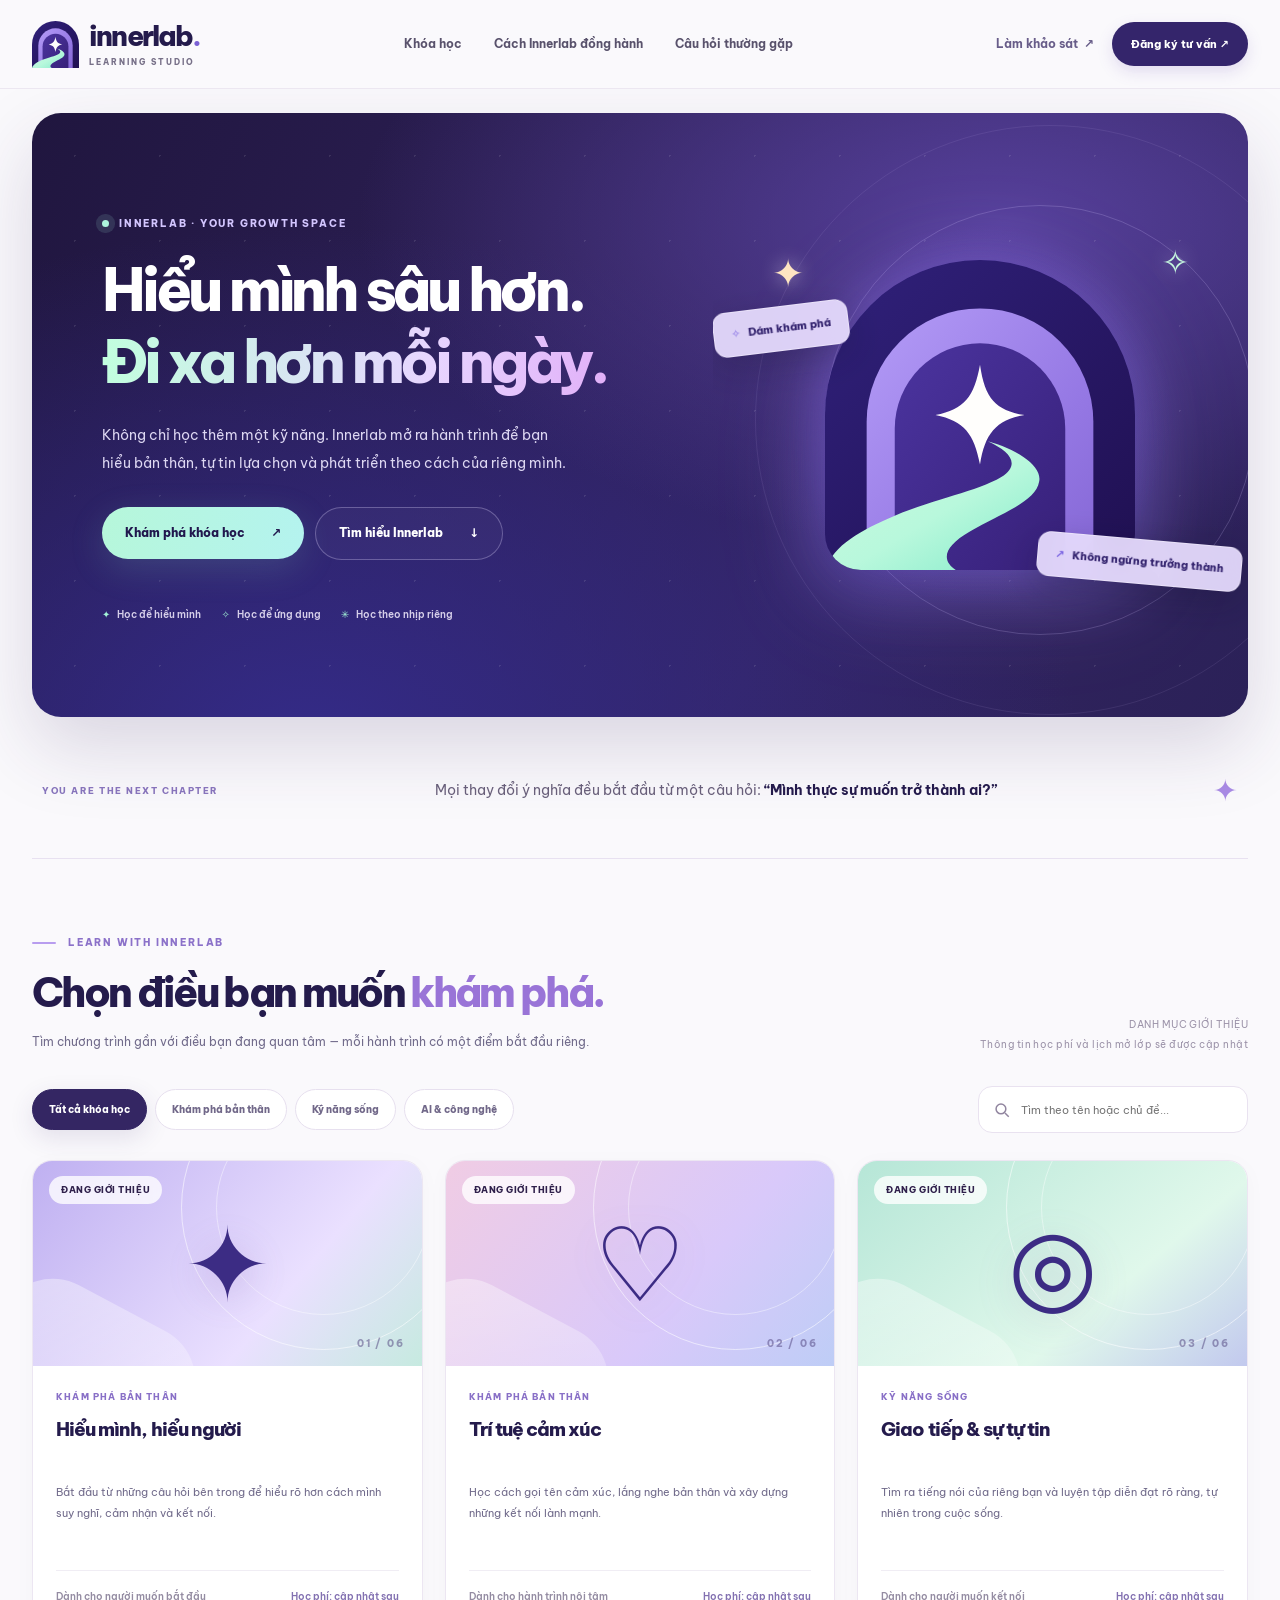
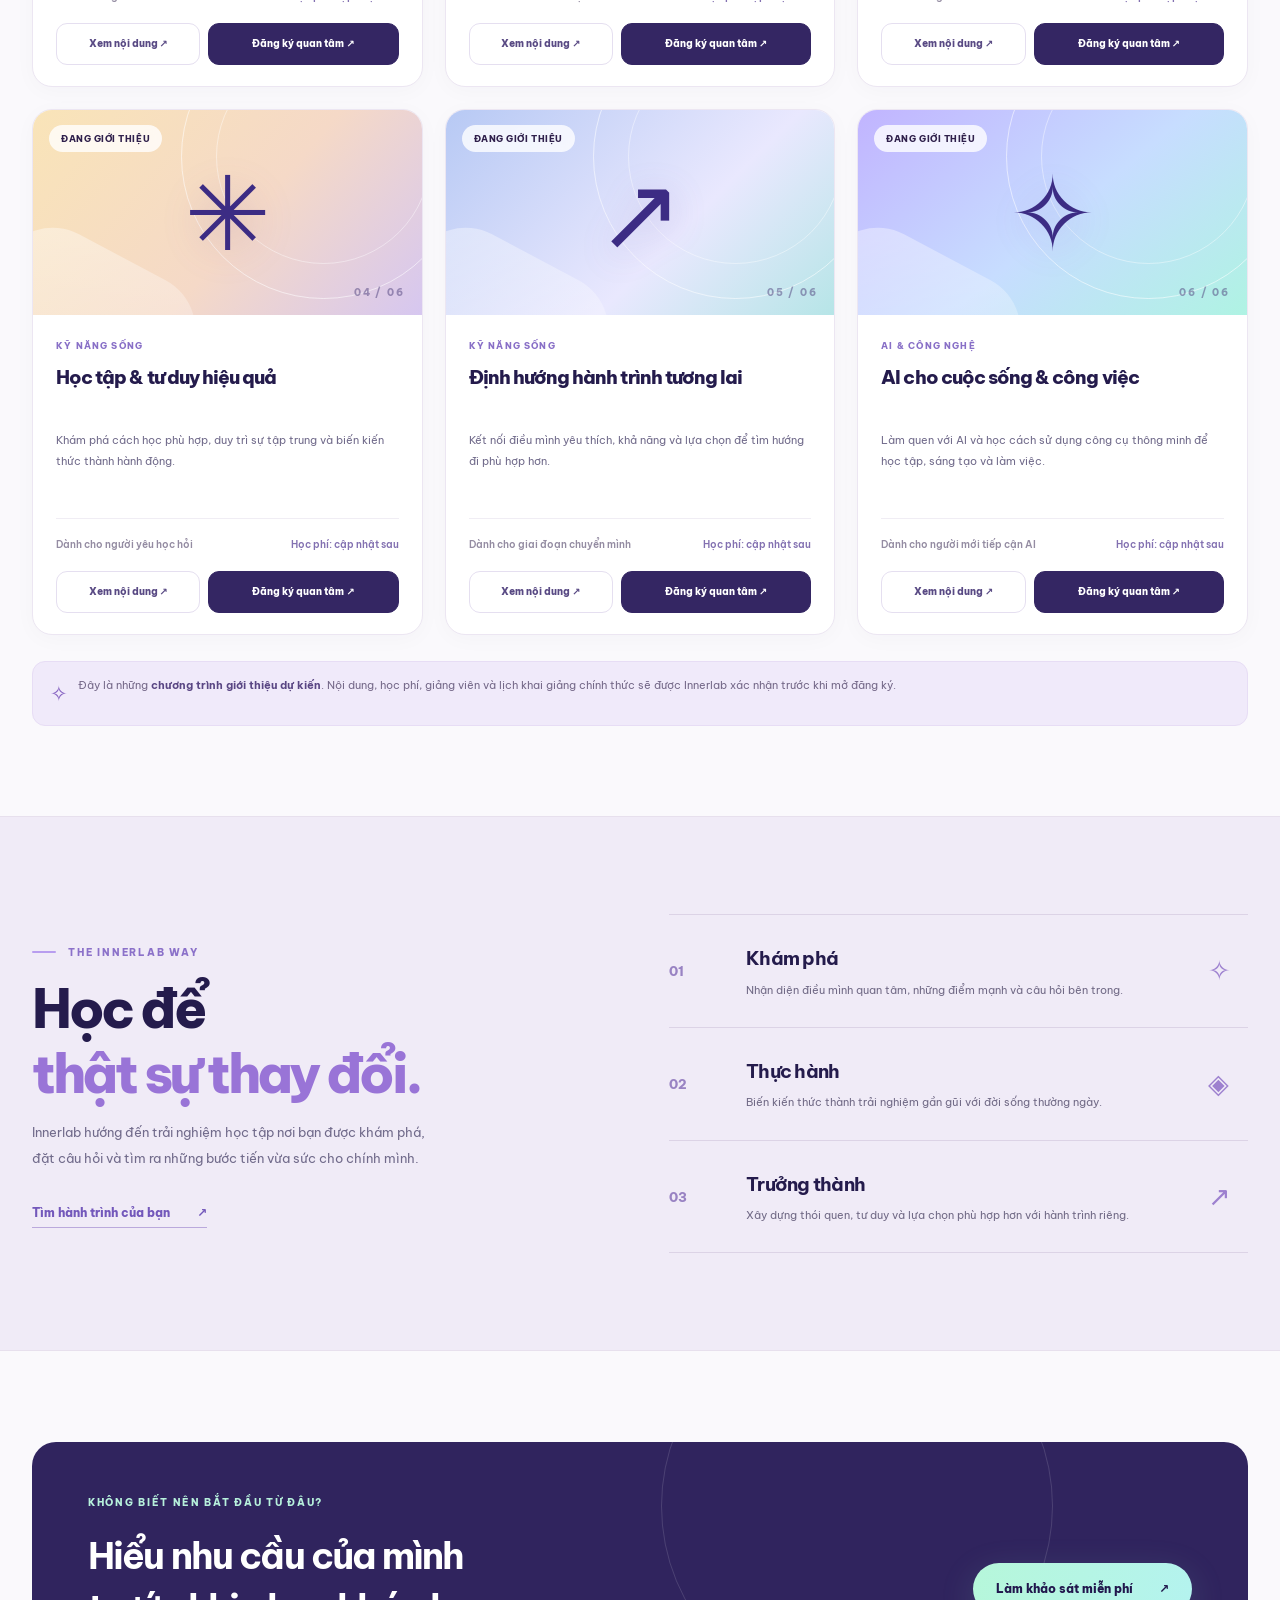
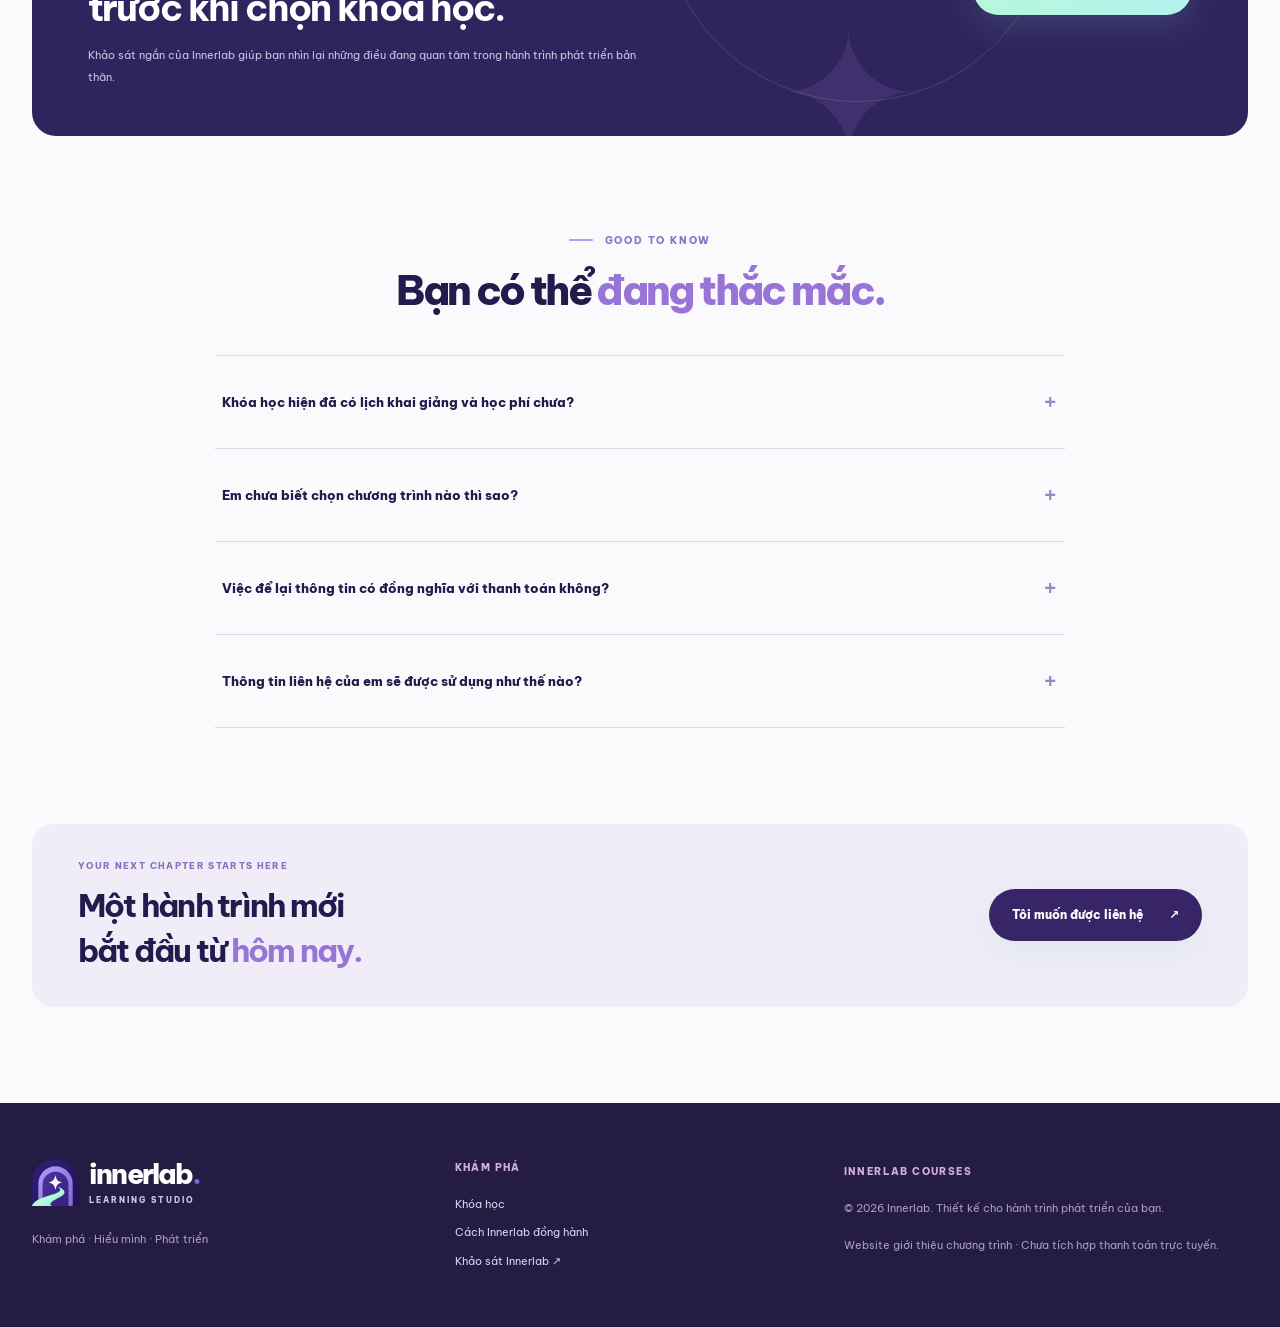
==== index.html @ e042e5eb "Publish Innerlab Courses website and GitHub Pages workflow" ====
<!doctype html>
<html lang="vi">
<head>
<meta charset="utf-8">
<meta name="viewport" content="width=device-width,initial-scale=1">
<meta name="theme-color" content="#f7f4ff">
<meta name="description" content="Innerlab Courses — khám phá các chương trình học về phát triển bản thân, giao tiếp, tư duy và AI.">
<meta property="og:title" content="Innerlab Courses — Học để hiểu mình hơn">
<meta property="og:description" content="Không chỉ học thêm. Hãy khám phá phiên bản mới của chính bạn.">
<title>Innerlab Courses | Học để hiểu mình hơn</title>
<link rel="icon" type="image/svg+xml" href="assets/innerlab-mark.svg">
<link rel="preconnect" href="https://fonts.googleapis.com">
<link rel="preconnect" href="https://fonts.gstatic.com" crossorigin>
<link href="https://fonts.googleapis.com/css2?family=Be+Vietnam+Pro:wght@400;500;600;700;800&display=swap" rel="stylesheet">
<link rel="stylesheet" href="styles.css">
<script src="app.js" defer></script>
</head>
<body>
<a class="skip-link" href="#content">Đến nội dung chính</a>
<header class="topbar" id="top">
 <div class="container nav">
  <a href="#top" class="brand" aria-label="Innerlab Courses, về đầu trang"><img src="assets/innerlab-mark.svg" alt="" width="46" height="46"><span class="brand-words"><strong>innerlab<span class="brand-period">.</span></strong><small>LEARNING STUDIO</small></span></a>
  <nav class="desktop-nav" aria-label="Điều hướng chính">
   <a href="#courses">Khóa học</a><a href="#why">Cách Innerlab đồng hành</a><a href="#faq">Câu hỏi thường gặp</a>
  </nav>
  <div class="nav-actions"><a class="survey-link" href="https://innerlabvn.github.io/you-ai-survey/" target="_blank" rel="noopener noreferrer">Làm khảo sát <span aria-hidden="true">↗</span></a><button class="nav-cta" id="navEnroll" type="button">Đăng ký tư vấn <span aria-hidden="true">↗</span></button></div>
  <button class="menu-toggle" id="menuToggle" type="button" aria-label="Mở menu" aria-expanded="false" aria-controls="mobileMenu"><span></span><span></span><span></span></button>
 </div>
 <nav class="mobile-menu" id="mobileMenu" aria-label="Điều hướng di động" hidden>
  <a href="#courses">Khám phá khóa học</a><a href="#why">Vì sao chọn Innerlab</a><a href="#faq">Câu hỏi thường gặp</a><a href="https://innerlabvn.github.io/you-ai-survey/" target="_blank" rel="noopener noreferrer">Khảo sát bản thân ↗</a>
  <button type="button" id="mobileEnroll">Đăng ký tư vấn ↗</button>
 </nav>
</header>
<main id="content">
 <section class="hero-wrap container" aria-labelledby="heroTitle">
  <div class="hero">
   <div class="hero-copy">
    <p class="eyebrow"><span class="pulse-dot"></span> INNERLAB · YOUR GROWTH SPACE</p>
    <h1 id="heroTitle">Hiểu mình sâu hơn.<br><em>Đi xa hơn mỗi ngày.</em></h1>
    <p class="hero-description">Không chỉ học thêm một kỹ năng. Innerlab mở ra hành trình để bạn hiểu bản thân, tự tin lựa chọn và phát triển theo cách của riêng mình.</p>
    <div class="hero-buttons"><a class="btn btn-mint" href="#courses">Khám phá khóa học <span aria-hidden="true">↗</span></a><a class="btn btn-ghost" href="#why">Tìm hiểu Innerlab <span aria-hidden="true">↓</span></a></div>
    <div class="hero-points"><span><span class="point-spark">✦</span> Học để hiểu mình</span><span><span class="point-spark">✧</span> Học để ứng dụng</span><span><span class="point-spark">✳</span> Học theo nhịp riêng</span></div>
   </div>
   <div class="hero-visual" aria-hidden="true"><div class="halo halo-one"></div><div class="halo halo-two"></div><div class="hero-ring"><div class="portal-shape"><img src="assets/innerlab-mark.svg" alt=""></div></div><span class="float-star star-one">✦</span><span class="float-star star-two">✧</span><span class="float-star star-three">✦</span><div class="hero-floating floating-top"><span>✧</span> Dám khám phá</div><div class="hero-floating floating-bottom"><span>↗</span> Không ngừng trưởng thành</div></div>
  </div>
 </section>
 <section class="intro-band container" aria-label="Giá trị Innerlab"><div class="intro-band-inner"><span>YOU ARE THE NEXT CHAPTER</span><p>Mọi thay đổi ý nghĩa đều bắt đầu từ một câu hỏi: <strong>“Mình thực sự muốn trở thành ai?”</strong></p><span class="intro-mark">✦</span></div></section>
 <section class="catalog-section container" id="courses" aria-labelledby="coursesTitle">
  <div class="section-heading"><div><p class="section-kicker"><span class="mini-line"></span> LEARN WITH INNERLAB</p><h2 id="coursesTitle">Chọn điều bạn muốn <em>khám phá.</em></h2><p>Tìm chương trình gần với điều bạn đang quan tâm — mỗi hành trình có một điểm bắt đầu riêng.</p></div><p class="section-side-note">DANH MỤC GIỚI THIỆU<br>Thông tin học phí và lịch mở lớp sẽ được cập nhật</p></div>
  <div class="catalog-controls"><div class="filter-row" role="group" aria-label="Lọc theo lĩnh vực"><button class="filter active" data-filter="all" type="button" aria-pressed="true">Tất cả khóa học</button><button class="filter" data-filter="self" type="button" aria-pressed="false">Khám phá bản thân</button><button class="filter" data-filter="skill" type="button" aria-pressed="false">Kỹ năng sống</button><button class="filter" data-filter="ai" type="button" aria-pressed="false">AI & công nghệ</button></div><label class="search-box"><svg viewBox="0 0 24 24" width="18" height="18" aria-hidden="true"><circle cx="10.6" cy="10.6" r="6.5"/><path d="m16 16 5 5"/></svg><span class="sr-only">Tìm khóa học</span><input id="courseSearch" type="search" autocomplete="off" placeholder="Tìm theo tên hoặc chủ đề..."></label></div>
  <div class="course-grid" id="courseGrid" aria-live="polite"></div>
  <div class="empty-state" id="emptyState" hidden><div>✧</div><h3>Chưa tìm thấy khóa học phù hợp</h3><p>Thử từ khóa hoặc nhóm chủ đề khác nhé.</p><button type="button" class="btn btn-ink" id="resetFilters">Xem tất cả khóa học</button></div>
  <div class="catalog-disclaimer"><span>✧</span><p>Đây là những <strong>chương trình giới thiệu dự kiến</strong>. Nội dung, học phí, giảng viên và lịch khai giảng chính thức sẽ được Innerlab xác nhận trước khi mở đăng ký.</p></div>
 </section>
 <section class="method-section" id="why" aria-labelledby="whyTitle">
  <div class="container method-layout"><div class="method-copy"><p class="section-kicker"><span class="mini-line"></span> THE INNERLAB WAY</p><h2 id="whyTitle">Học để<br><em>thật sự thay đổi.</em></h2><p>Innerlab hướng đến trải nghiệm học tập nơi bạn được khám phá, đặt câu hỏi và tìm ra những bước tiến vừa sức cho chính mình.</p><a href="#courses" class="text-link">Tìm hành trình của bạn <span>↗</span></a></div><div class="method-steps">
   <div class="method-step"><span class="method-number">01</span><div><h3>Khám phá</h3><p>Nhận diện điều mình quan tâm, những điểm mạnh và câu hỏi bên trong.</p></div><span class="method-icon">✧</span></div>
   <div class="method-step"><span class="method-number">02</span><div><h3>Thực hành</h3><p>Biến kiến thức thành trải nghiệm gần gũi với đời sống thường ngày.</p></div><span class="method-icon">◈</span></div>
   <div class="method-step"><span class="method-number">03</span><div><h3>Trưởng thành</h3><p>Xây dựng thói quen, tư duy và lựa chọn phù hợp hơn với hành trình riêng.</p></div><span class="method-icon">↗</span></div>
  </div></div>
 </section>
 <section class="discover-section container" aria-labelledby="discoverTitle"><div class="discover-card"><div class="discover-decoration" aria-hidden="true">✦</div><div><span class="discover-label">KHÔNG BIẾT NÊN BẮT ĐẦU TỪ ĐÂU?</span><h2 id="discoverTitle">Hiểu nhu cầu của mình<br>trước khi chọn khóa học.</h2><p>Khảo sát ngắn của Innerlab giúp bạn nhìn lại những điều đang quan tâm trong hành trình phát triển bản thân.</p></div><a class="btn btn-mint" href="https://innerlabvn.github.io/you-ai-survey/" target="_blank" rel="noopener noreferrer">Làm khảo sát miễn phí <span aria-hidden="true">↗</span></a></div></section>
 <section class="faq-section container" id="faq" aria-labelledby="faqTitle"><div class="faq-title"><p class="section-kicker"><span class="mini-line"></span> GOOD TO KNOW</p><h2 id="faqTitle">Bạn có thể <em>đang thắc mắc.</em></h2></div><div class="faq-list">
  <details><summary>Khóa học hiện đã có lịch khai giảng và học phí chưa?<span>+</span></summary><p>Danh mục trên đang trong giai đoạn giới thiệu. Khi lịch học, học phí và hình thức triển khai được chốt, Innerlab sẽ cung cấp thông tin cụ thể trước khi bạn quyết định tham gia.</p></details>
  <details><summary>Em chưa biết chọn chương trình nào thì sao?<span>+</span></summary><p>Bạn có thể làm khảo sát khám phá nhu cầu hoặc để lại thông tin ở phần đăng ký quan tâm. Innerlab sẽ trao đổi để hiểu điều bạn đang tìm kiếm.</p></details>
  <details><summary>Việc để lại thông tin có đồng nghĩa với thanh toán không?<span>+</span></summary><p>Không. Đây là đăng ký quan tâm, chưa phải giao dịch thanh toán hoặc xác nhận giữ chỗ. Innerlab sẽ thông báo rõ nội dung và học phí chính thức trước khi mở bán.</p></details>
  <details><summary>Thông tin liên hệ của em sẽ được sử dụng như thế nào?<span>+</span></summary><p>Thông tin bạn cung cấp chỉ được sử dụng cho mục đích liên hệ về chương trình bạn quan tâm theo lựa chọn đồng ý trong biểu mẫu. Không đăng tải số điện thoại của người đăng ký công khai.</p></details>
 </div></section>
 <section class="final-banner container"><div><p>YOUR NEXT CHAPTER STARTS HERE</p><h2>Một hành trình mới<br>bắt đầu từ <em>hôm nay.</em></h2></div><button type="button" id="footerEnroll" class="btn btn-mint">Tôi muốn được liên hệ <span>↗</span></button></section>
</main>
<footer class="footer"><div class="container footer-grid"><div><a class="brand footer-logo" href="#top"><img src="assets/innerlab-mark.svg" width="40" height="40" alt=""><span class="brand-words"><strong>innerlab<span class="brand-period">.</span></strong><small>LEARNING STUDIO</small></span></a><p>Khám phá · Hiểu mình · Phát triển</p></div><div class="footer-links"><span>KHÁM PHÁ</span><a href="#courses">Khóa học</a><a href="#why">Cách Innerlab đồng hành</a><a href="https://innerlabvn.github.io/you-ai-survey/" target="_blank" rel="noopener noreferrer">Khảo sát Innerlab ↗</a></div><div class="footer-legal"><span>INNERLAB COURSES</span><p>© <span id="year">2026</span> Innerlab. Thiết kế cho hành trình phát triển của bạn.</p><p>Website giới thiệu chương trình · Chưa tích hợp thanh toán trực tuyến.</p></div></div></footer>
<div class="modal-backdrop" id="detailModal" hidden><div class="modal-window detail-window" role="dialog" aria-modal="true" aria-labelledby="detailTitle"><button class="modal-close" type="button" data-close="detail" aria-label="Đóng">✕</button><div id="detailBody"></div></div></div>
<div class="modal-backdrop" id="enrollModal" hidden><div class="modal-window enroll-window" role="dialog" aria-modal="true" aria-labelledby="enrollTitle"><button class="modal-close" type="button" data-close="enroll" aria-label="Đóng">✕</button><div class="enroll-heading"><span class="modal-eyebrow">INNERLAB · LET'S CONNECT</span><h2 id="enrollTitle">Cùng bắt đầu<br><em>hành trình của bạn.</em></h2><p>Để lại thông tin về chương trình bạn quan tâm. Đây chưa phải đăng ký thanh toán.</p></div><form id="enrollForm" novalidate>
 <div class="form-row"><label>Họ và tên <span>*</span><input type="text" name="full_name" id="enrollName" autocomplete="name" maxlength="100" required placeholder="Tên của bạn"></label><label>Số điện thoại / Zalo <span>*</span><input type="tel" name="contact" id="enrollPhone" autocomplete="tel" inputmode="tel" maxlength="18" required placeholder="09xx xxx xxx"></label></div>
 <label>Chương trình bạn quan tâm <span>*</span><select name="course_id" id="enrollCourse" required><option value="">Chọn khóa học</option></select></label>
 <label>Điều bạn mong đợi ở khóa học <textarea name="note" id="enrollNote" rows="3" maxlength="750" placeholder="Bạn muốn phát triển điều gì? (không bắt buộc)"></textarea></label>
 <label class="form-consent"><input type="checkbox" id="enrollConsent" required><span>Tôi đồng ý để Innerlab sử dụng thông tin trên nhằm liên hệ về khóa học tôi quan tâm. Tôi hiểu đây chưa phải giao dịch thanh toán.</span></label>
 <div class="form-message" id="enrollMessage" role="status" aria-live="polite"></div>
 <button class="btn btn-ink form-submit" id="enrollSubmit" type="submit">Gửi đăng ký quan tâm <span>↗</span></button>
 <p class="form-footnote">Khi chưa kết nối Google Sheets, bạn có thể sao chép mẫu đăng ký. Website không tự lưu thông tin cá nhân khi chưa được cấu hình.</p>
 </form>
 <div class="enroll-receipt" id="enrollReceipt" hidden></div></div></div>
<div class="toast" id="toast" role="status" aria-live="polite"></div>
</body>
</html>
---- styles.css ----
:root{--ink:#241b4c;--muted:#716b8b;--purple:#6f54ca;--purple-dark:#34216c;--lav:#ede5ff;--mint:#b8f5df;--line:#e9e4f0;--bg:#faf9fc;--white:#fff;--shadow:0 16px 58px rgba(64,45,119,.09);font-synthesis:none}
*{box-sizing:border-box}html{scroll-behavior:smooth;scroll-padding-top:105px}body{margin:0;color:var(--ink);font:14px/1.7 "Be Vietnam Pro",system-ui,sans-serif;background:var(--bg);-webkit-font-smoothing:antialiased}button,input,textarea,select{font:inherit}button{cursor:pointer}a{color:inherit}img{max-width:100%}h1,h2,h3,h4,p{margin-top:0}.container{width:min(1250px,calc(100% - 64px));margin-inline:auto}.sr-only{position:absolute;width:1px;height:1px;overflow:hidden;clip:rect(0,0,0,0);white-space:nowrap}.skip-link{position:absolute;z-index:500;background:#fff;color:#222;padding:13px;transform:translateY(-150%)}.skip-link:focus{transform:translateY(0)}
:focus-visible{outline:3px solid #66bbab;outline-offset:4px}
.topbar{position:sticky;top:0;z-index:120;background:#faf9fcf2;border-bottom:1px solid #ece7f1;backdrop-filter:blur(20px);-webkit-backdrop-filter:blur(20px)}.nav{display:flex;align-items:center;justify-content:space-between;min-height:88px;gap:24px}.brand{display:inline-flex;align-items:center;gap:10px;text-decoration:none;flex-shrink:0}.brand img{width:47px;height:47px;object-fit:contain}.brand-words{display:flex;flex-direction:column;line-height:1}.brand-words strong{font-size:28px;letter-spacing:-.065em;color:var(--ink);font-weight:800}.brand-period{color:#7b61d4}.brand-words small{font-size:8px;letter-spacing:.25em;font-weight:800;color:#777088;margin-top:8px}.desktop-nav{display:flex;gap:32px;align-items:center}.desktop-nav a{text-decoration:none;color:#59526c;font-weight:700;font-size:12px;white-space:nowrap;transition:color .2s}.desktop-nav a:hover,.footer-links a:hover{color:#8063d7}.nav-actions{display:flex;align-items:center;gap:18px}.survey-link{font-size:12px;font-weight:700;text-decoration:none;color:#685d89;white-space:nowrap}.survey-link span{margin-left:3px}.nav-cta{border:0;background:#34256b;color:#fff;padding:13px 19px;border-radius:999px;font-weight:800;font-size:11px;white-space:nowrap;box-shadow:0 6px 15px #6f55b52d}.nav-cta:hover,.btn-ink:hover{background:#544095}.menu-toggle{display:none;border:0;background:transparent;width:40px;height:40px;align-items:center;justify-content:center;flex-direction:column;gap:5px;padding:0}.menu-toggle span{display:block;width:20px;height:2px;background:#2b2056}.mobile-menu{padding:18px 24px 24px;background:#fff;border-top:1px solid #eee}.mobile-menu[hidden]{display:none}.mobile-menu a,.mobile-menu button{display:block;width:100%;text-align:left;background:transparent;border:0;text-decoration:none;padding:12px 0;font-size:14px;font-weight:700}
.hero-wrap{padding-top:24px}.hero{min-height:604px;border-radius:29px;overflow:hidden;display:grid;grid-template-columns:56% 44%;position:relative;isolation:isolate;background:radial-gradient(ellipse at 80% 18%,#56409b 0,transparent 47%),radial-gradient(ellipse at 23% 105%,#342b88 0,transparent 58%),linear-gradient(115deg,#20163f,#332460 65%,#2b2158);box-shadow:0 30px 75px #39275c2b}.hero:after{content:"";position:absolute;inset:0;pointer-events:none;z-index:-1;background-image:radial-gradient(#ffffff80 1px,transparent 1px);background-size:85px 85px;opacity:.2}.hero-copy{padding:82px 20px 78px 70px;align-self:center;z-index:2;color:#fff}.eyebrow{display:inline-flex;align-items:center;gap:10px;letter-spacing:.18em;font-size:10px;font-weight:800;color:#d3c6ff;margin-bottom:22px}.pulse-dot{width:7px;height:7px;border-radius:50%;background:#adf6dd;box-shadow:0 0 0 6px #adf6dd21;animation:pulse 2s infinite}@keyframes pulse{50%{box-shadow:0 0 0 10px #adf6dd08}}.hero h1{font-weight:800;letter-spacing:-.072em;font-size:clamp(37px,4.6vw,67px);line-height:1.22;margin-bottom:23px;max-width:680px}.hero h1 em{font-style:normal;background:linear-gradient(95deg,#c1ffde,#e7d5ff 65%,#e1b0f8);-webkit-background-clip:text;background-clip:text;color:transparent}.hero-description{font-size:14px;line-height:2;max-width:475px;color:#ddd7f2;margin-bottom:30px}.hero-buttons{display:flex;gap:11px;align-items:center;flex-wrap:wrap}.btn{display:inline-flex;align-items:center;justify-content:center;gap:26px;border:0;text-decoration:none;font-weight:800;font-size:12px;border-radius:999px;padding:15px 23px;min-height:52px;transition:transform .22s,box-shadow .22s,background .2s}.btn:hover{transform:translateY(-2px)}.btn-mint{color:#21174d;background:linear-gradient(105deg,#b6f7da,#b4f3ef);box-shadow:0 10px 35px #88d8c22b}.btn-mint:hover{box-shadow:0 13px 38px #a3f9d850}.btn-ghost{color:#fff;border:1px solid #a298ca7d;background:#ffffff08}.btn-ghost:hover{background:#ffffff19}.btn-ink{background:var(--ink);color:#fff}.hero-points{margin-top:46px;display:flex;gap:20px;flex-wrap:wrap;color:#d5cee9;font-size:10px;font-weight:600}.point-spark{color:#a4f5d8;margin-right:5px}.hero-visual{position:relative;align-self:stretch;display:flex;align-items:center;justify-content:center;min-height:550px;overflow:hidden}.halo{position:absolute;border:1px solid #d9caff18;border-radius:50%;width:590px;height:590px}.halo-one{transform:translate(70px,5px)}.halo-two{width:430px;height:430px;border-color:#d9caff35;transform:translate(60px,5px)}.hero-ring{width:min(79%,378px);aspect-ratio:1;position:relative;display:grid;place-items:center;background:radial-gradient(circle,#8c69e84a 8%,transparent 73%);filter:drop-shadow(0 13px 43px #d2afff55);animation:float 6s ease-in-out infinite}.portal-shape{width:82%;height:82%;display:grid;place-items:center;filter:drop-shadow(0 12px 34px #5a4bfe42)}.portal-shape img{width:100%;height:100%;object-fit:contain;border-radius:36px}.float-star{position:absolute;color:#ffe5c2;filter:drop-shadow(0 0 10px #ffffff90)}.star-one{font-size:39px;top:21%;left:11%}.star-two{font-size:33px;right:11%;top:20%;color:#c7f9df}.star-three{font-size:22px;bottom:21%;right:15%}.hero-floating{position:absolute;padding:12px 17px;border:1px solid #ffffff5c;background:#e9deffec;color:#33236e;box-shadow:0 12px 35px #10102a38;backdrop-filter:blur(16px);border-radius:13px;font-weight:800;font-size:11px;white-space:nowrap}.hero-floating span{color:#7861e1;margin-right:5px}.floating-top{left:0;top:32%;transform:rotate(-7deg)}.floating-bottom{right:1%;bottom:22%;transform:rotate(5deg)}@keyframes float{50%{transform:translateY(-16px)}}
.intro-band{padding-top:36px;padding-bottom:75px}.intro-band-inner{border-bottom:1px solid #e8e1f1;display:flex;gap:28px;align-items:center;padding:12px 10px 42px}.intro-band-inner>span:first-child{font-weight:800;letter-spacing:.17em;white-space:nowrap;font-size:9px;color:#8976bd}.intro-band-inner p{color:#6a617b;font-size:14px;line-height:1.9;margin:0;flex:1;text-align:center}.intro-band-inner p strong{color:var(--ink)}.intro-mark{font-size:30px;color:#aa8be5}
.catalog-section{padding-bottom:90px}.section-heading{display:flex;align-items:end;justify-content:space-between;gap:28px;margin-bottom:32px}.section-kicker{font-size:10px;letter-spacing:.18em;font-weight:800;color:#8b71c9;margin-bottom:15px;display:flex;gap:12px;align-items:center}.mini-line{display:inline-block;width:24px;height:2px;background:#b89def;border-radius:2px}.section-heading h2,.method-copy h2,.faq-title h2{font-size:clamp(30px,3.2vw,47px);line-height:1.28;letter-spacing:-.065em;font-weight:800;margin-bottom:13px}.section-heading h2 em,.method-copy h2 em,.faq-title h2 em,.final-banner h2 em,.enroll-heading h2 em{font-style:normal;color:#9974d7}.section-heading p:not(.section-kicker){color:var(--muted);font-size:12px;line-height:1.9;max-width:610px;margin:0}.section-side-note{color:#9c93a9!important;text-align:right;letter-spacing:.045em;line-height:1.95!important;font-size:10px!important;flex-shrink:0}
.catalog-controls{display:flex;justify-content:space-between;align-items:center;gap:16px;margin-bottom:27px}.filter-row{display:flex;flex-wrap:wrap;gap:8px}.filter{border:1px solid #e7e0ef;background:#fff;color:#716889;border-radius:999px;padding:11px 16px;font-size:10px;font-weight:800;white-space:nowrap}.filter:hover{border-color:#bbabe4}.filter.active{background:#342663;border-color:#342663;color:white;box-shadow:0 8px 25px #3e2c6d20}.search-box{min-width:270px;max-width:300px;display:flex;align-items:center;background:#fff;border:1px solid #e9e2f0;border-radius:14px;padding:0 14px;gap:8px}.search-box svg{fill:none;stroke:#91859f;stroke-width:2;flex:none}.search-box input{background:none;border:0;outline:none;min-width:0;width:100%;height:45px;font-size:11px;color:var(--ink)}.search-box:focus-within{border-color:#977fd7;box-shadow:0 0 0 3px #977fd71c}
.course-grid{display:grid;grid-template-columns:repeat(3,minmax(0,1fr));gap:22px}.course-card{min-width:0;background:#fff;border:1px solid #ece6f2;border-radius:20px;overflow:hidden;box-shadow:0 4px 22px #29204a07;transition:transform .24s,box-shadow .24s,border-color .24s;display:flex;flex-direction:column}.course-card:hover{transform:translateY(-6px);box-shadow:0 20px 44px #46377518;border-color:#dfd1f6}.course-art{height:205px;position:relative;overflow:hidden;display:grid;place-items:center;isolation:isolate}.art-self{background:linear-gradient(130deg,#bfb0f1,#eae0ff 65%,#c6eae0)}.art-soul{background:linear-gradient(130deg,#f0cce4,#d9c9fa 62%,#becdf6)}.art-talk{background:linear-gradient(140deg,#b6e6d7,#e0f8eb 65%,#c2c9ee)}.art-learn{background:linear-gradient(130deg,#f9e4b8,#f5d9c7 55%,#d6c7f0)}.art-career{background:linear-gradient(135deg,#b7c9f4,#e9e8fe 60%,#b6e5e7)}.art-ai{background:linear-gradient(140deg,#c1b4ff,#c7ddff 53%,#aff3e3)}.art-orbit{position:absolute;border-radius:50%;border:1px solid #ffffff8d;width:285px;height:285px;right:-44px;top:-96px}.art-orbit:after{content:"";position:absolute;inset:34px;border:1px solid #ffffff69;border-radius:50%}.art-bubble{position:absolute;width:210px;height:210px;border-radius:56px;transform:rotate(28deg);background:linear-gradient(145deg,#ffffff69,#ffffff10);left:-65px;bottom:-140px}.art-symbol{font-size:103px;color:#3c2c84;filter:drop-shadow(0 8px 18px #7354a337);line-height:1}.art-serial{position:absolute;bottom:14px;right:17px;color:#4e407b80;font-weight:800;letter-spacing:.18em;font-size:10px}.card-badge{position:absolute;left:16px;top:15px;color:#30214c;background:#ffffffc9;padding:6px 12px;font-size:9px;letter-spacing:.06em;font-weight:800;border-radius:999px;backdrop-filter:blur(5px)}.course-content{padding:23px 23px 21px;display:flex;flex-direction:column;flex:1}.course-category{color:#8970c7;font-size:9px;letter-spacing:.13em;font-weight:800;margin-bottom:10px}.course-content h3{font-size:19px;line-height:1.5;letter-spacing:-.05em;font-weight:800;margin-bottom:11px;min-height:56px}.course-content>p{color:var(--muted);font-size:11px;line-height:1.95;min-height:68px;margin:0 0 20px}.course-meta{display:flex;justify-content:space-between;gap:10px;align-items:center;color:#948ca2;font-size:10px;font-weight:600;border-top:1px solid #f0edf4;padding-top:17px;margin-top:auto}.course-meta span:last-child{color:#8371b1}.course-actions{display:flex;gap:8px;margin-top:18px}.course-actions button{border-radius:11px;min-height:42px;font-weight:800;font-size:10px;border:1px solid #e5dff0;transition:background .2s,transform .2s}.course-actions button:hover{transform:translateY(-2px)}.course-details{flex:1;background:#fff;color:#594a84}.course-details:hover{background:#f8f5ff}.course-register{flex:1.35;background:#342663;color:#fff;border-color:#342663!important}.course-register:hover{background:#6247a5}.empty-state{text-align:center;padding:70px 15px;border:1px dashed #d5c5ed;border-radius:18px}.empty-state[hidden]{display:none}.empty-state>div{font-size:40px;color:#8b75c4}.empty-state h3{font-size:20px}.empty-state p{font-size:12px;color:var(--muted)}.catalog-disclaimer{display:flex;gap:10px;align-items:flex-start;background:#f0eafa;border:1px solid #e7ddf5;padding:14px 17px;border-radius:13px;margin-top:26px}.catalog-disclaimer>span{color:#8764c2;font-size:21px}.catalog-disclaimer p{font-size:11px;color:#756989;margin:0}.catalog-disclaimer strong{color:#5a4784}
.method-section{padding:97px 0;background:#f0ebf7;border-top:1px solid #e7e0ed;border-bottom:1px solid #e7e0ed}.method-layout{display:grid;grid-template-columns:45% 1fr;gap:90px;align-items:center}.method-copy h2{font-size:clamp(36px,4.2vw,60px);line-height:1.21}.method-copy>p:not(.section-kicker){color:var(--muted);font-size:13px;line-height:2;max-width:400px;margin-bottom:30px}.text-link{text-decoration:none;font-weight:800;color:#7358bb;border-bottom:1px solid #baa9dc;padding-bottom:7px;font-size:12px}.text-link span{margin-left:24px}.method-steps{border-top:1px solid #dcd3e6}.method-step{display:grid;grid-template-columns:65px 1fr 40px;gap:12px;align-items:center;border-bottom:1px solid #dcd3e6;padding:27px 0}.method-number{color:#9983c3;font-size:13px;font-weight:800}.method-step h3{font-size:19px;letter-spacing:-.04em;margin:0 0 5px}.method-step p{font-size:11px;line-height:1.85;color:#716a86;margin:0;max-width:390px}.method-icon{font-size:27px;color:#9d80cf}
.discover-section{padding-top:91px;padding-bottom:96px}.discover-card{position:relative;overflow:hidden;display:flex;align-items:center;justify-content:space-between;gap:35px;border-radius:24px;padding:48px 56px;background:#30245e;color:white}.discover-card:after{content:"";position:absolute;right:16%;top:-45%;width:390px;height:390px;border-radius:50%;border:1px solid #ffffff22;pointer-events:none}.discover-decoration{position:absolute;right:27%;bottom:-41px;font-size:170px;color:#c3a8ff1a;line-height:1}.discover-card>div:not(.discover-decoration){position:relative;z-index:1}.discover-label{font-size:10px;letter-spacing:.17em;color:#b7f1dc;font-weight:800}.discover-card h2{font-size:clamp(24px,3vw,37px);line-height:1.4;letter-spacing:-.05em;margin:16px 0 10px}.discover-card p{margin:0;color:#cbc4e4;font-size:11px;max-width:570px;line-height:2}.discover-card .btn{white-space:nowrap;flex-shrink:0;position:relative;z-index:1}
.faq-section{padding-bottom:96px}.faq-title{text-align:center;margin-bottom:39px}.faq-title .section-kicker{justify-content:center}.faq-list{max-width:850px;margin:0 auto;border-top:1px solid #dfd7e8}.faq-list details{border-bottom:1px solid #dfd7e8;padding:23px 7px}.faq-list summary{display:flex;align-items:center;justify-content:space-between;gap:25px;cursor:pointer;list-style:none;font-weight:800;font-size:13px}.faq-list summary::-webkit-details-marker{display:none}.faq-list summary span{font-size:27px;font-weight:400;color:#9a86c8;transition:transform .2s}.faq-list details[open] summary span{transform:rotate(45deg)}.faq-list details p{margin:15px 45px 0 0;color:var(--muted);font-size:12px;line-height:2}
.final-banner{background:#f0ecf8;border-radius:22px;padding:34px 46px;margin-bottom:96px;display:flex;align-items:center;justify-content:space-between;gap:30px}.final-banner>div p{font-size:9px;letter-spacing:.15em;font-weight:800;color:#8873bc;margin-bottom:10px}.final-banner h2{font-size:clamp(22px,2.5vw,32px);line-height:1.4;letter-spacing:-.055em;margin:0}.final-banner .btn-mint{background:#382568;color:#fff}
.footer{background:#241c42;color:#fff;padding:56px 0}.footer-grid{display:grid;grid-template-columns:1.1fr 1fr 1.2fr;gap:52px}.footer-logo .brand-words strong{color:#fff}.footer-logo .brand-words small{color:#d0c8e6}.footer-grid>div>p{font-size:11px;color:#ac9dc5;margin-top:17px}.footer-links{display:flex;flex-direction:column;gap:10px}.footer-links span,.footer-legal>span{font-size:10px;font-weight:800;letter-spacing:.14em;color:#d0aee5;margin-bottom:9px}.footer-links a{font-size:11px;color:#ddd5ef;text-decoration:none}.footer-legal p{font-size:10px;line-height:1.8;color:#aa9fc3}
.modal-backdrop{position:fixed;inset:0;z-index:200;background:rgba(23,16,46,.7);backdrop-filter:blur(7px);display:grid;place-items:center;padding:22px;overflow:auto}.modal-backdrop[hidden]{display:none}.modal-window{background:#fff;position:relative;max-height:min(90vh,940px);overflow:auto;width:min(100%,720px);border-radius:24px;box-shadow:0 36px 110px #0c04265c}.modal-close{position:sticky;top:12px;margin:12px 12px -50px auto;z-index:3;width:39px;height:39px;display:grid;place-items:center;border-radius:50%;border:1px solid #ece4f2;background:#fff;color:#5a4983;box-shadow:0 4px 16px #261d5417}.modal-close:hover{background:#f5efff}.detail-banner{min-height:218px;display:flex;align-items:center;justify-content:center;position:relative;overflow:hidden}.detail-banner .detail-icon{font-size:100px;color:#4c3084}.detail-body-copy{padding:33px 39px 40px}.modal-eyebrow{font-size:10px;letter-spacing:.13em;color:#9476d2;font-weight:800}.detail-body-copy h2,.enroll-heading h2{font-size:clamp(25px,3.5vw,35px);letter-spacing:-.06em;line-height:1.35;margin:9px 0}.detail-body-copy>p,.enroll-heading>p{font-size:12px;line-height:1.95;color:#706987}.detail-section-label{font-size:12px;font-weight:800;margin:24px 0 12px}.detail-list{display:grid;gap:10px;padding:0;list-style:none;margin-bottom:30px}.detail-list li{display:flex;gap:10px;align-items:flex-start;font-size:12px;color:#615972}.detail-list li:before{content:"✧";font-size:16px;color:#9476d2}.detail-footer{border-top:1px solid #eee7f2;padding-top:20px;display:flex;align-items:center;justify-content:space-between;gap:20px}.detail-footer p{margin:0;font-size:11px;color:#83768f}.detail-footer .btn{white-space:nowrap}
.enroll-window{width:min(100%,650px);padding:40px}.enroll-heading{padding-right:15px}.enroll-heading h2{margin:10px 0}.enroll-heading>p{margin-bottom:24px}.enroll-window form{display:flex;flex-direction:column;gap:17px}.enroll-window label:not(.form-consent){display:flex;flex-direction:column;gap:8px;font-size:11px;font-weight:800;color:#55466e}.enroll-window label span:not(.brand-period){color:#bd5c9e}.form-row{display:grid;grid-template-columns:1fr 1fr;gap:13px}.enroll-window input:not([type="checkbox"]),.enroll-window select,.enroll-window textarea{width:100%;min-width:0;border:1px solid #e6deeb;border-radius:11px;background:#fcfbfe;color:#281e4d;padding:12px;font-size:12px;outline:none}.enroll-window input:focus,.enroll-window textarea:focus,.enroll-window select:focus{border-color:#9980d9;box-shadow:0 0 0 3px #9980d91a}.enroll-window textarea{resize:vertical}.form-consent{display:flex;align-items:flex-start;gap:10px;padding:12px 0;font-size:10px;line-height:1.8;color:#786d89}.form-consent input{margin-top:5px;accent-color:#6547b4}.form-consent span{color:inherit!important}.form-message{min-height:18px;color:#a1385b;font-size:11px;font-weight:700}.form-submit{width:100%}.form-submit:disabled{opacity:.65;cursor:wait}.form-footnote{font-size:10px;color:#998caa;margin:0;line-height:1.7}.enroll-receipt{margin-top:18px;border-radius:15px;padding:20px;background:#f5f0fc}.enroll-receipt h3{margin:0 0 8px;font-size:16px}.enroll-receipt p{font-size:11px;line-height:1.8}.enroll-receipt code{display:block;white-space:pre-wrap;word-break:break-word;font-size:11px;color:#483674}.enroll-receipt button{margin-top:12px;background:#fff;border:1px solid #ded1ed;padding:9px 14px;border-radius:10px;color:#4d3878;font-weight:800}.toast{position:fixed;z-index:300;left:50%;bottom:25px;transform:translate(-50%,25px);background:#2c2350;color:#fff;border-radius:11px;padding:12px 20px;box-shadow:0 8px 35px #1c113a40;opacity:0;pointer-events:none;transition:opacity .2s,transform .2s;max-width:90vw;text-align:center;font-size:11px;font-weight:700}.toast.is-visible{opacity:1;transform:translate(-50%,0)}
@media(max-width:1130px){.desktop-nav{gap:20px}.nav-actions{gap:12px}.nav-cta{padding:12px 15px}.hero-copy{padding-left:48px}.hero h1{font-size:48px}.hero-visual{min-height:530px}.method-layout{gap:55px}}
@media(max-width:960px){.desktop-nav,.survey-link{display:none}.menu-toggle{display:flex}.hero{grid-template-columns:57% 43%}.hero-copy{padding-left:38px}.hero h1{font-size:43px}.hero-visual{min-height:495px}.hero-floating{font-size:9px}.floating-top{top:28%;left:-8%}.course-grid{grid-template-columns:repeat(2,minmax(0,1fr))}.catalog-controls{align-items:flex-start;flex-direction:column}.search-box{max-width:none;width:100%}.method-layout{gap:34px}.discover-card{padding:40px}}
@media(max-width:700px){.container{width:min(100% - 30px,570px)}.nav{min-height:70px}.brand img{width:40px;height:40px}.brand-words strong{font-size:24px}.nav-cta{display:none}.hero-wrap{padding-top:12px}.hero{display:flex;flex-direction:column;border-radius:21px;min-height:0}.hero-copy{padding:48px 25px 10px;order:1}.hero h1{font-size:clamp(36px,8vw,49px);line-height:1.25}.hero-description{font-size:12px}.hero-points{gap:12px;margin-top:25px}.hero-visual{order:2;min-height:295px;height:295px}.hero-ring{width:245px;max-height:245px}.hero-floating{font-size:9px}.floating-top{left:12%;top:23%}.floating-bottom{right:9%;bottom:15%}.star-one{top:13%;left:23%}.halo-one{width:400px;height:400px}.halo-two{width:300px;height:300px}.intro-band{padding:25px 0 48px}.intro-band-inner{display:block;text-align:center;padding-bottom:30px}.intro-band-inner p{margin-top:12px}.intro-mark{display:none}.section-heading{display:block}.section-side-note{display:none}.section-heading h2,.faq-title h2{font-size:35px}.catalog-section{padding-bottom:65px}.filter-row{gap:7px}.filter{font-size:10px;padding:10px 13px}.course-grid{grid-template-columns:1fr;gap:16px}.course-art{height:195px}.course-content h3{min-height:0}.course-content>p{min-height:0}.method-section{padding:64px 0}.method-layout{grid-template-columns:1fr}.method-copy h2{font-size:43px}.discover-section{padding:60px 0}.discover-card{display:block;padding:35px 26px}.discover-card .btn{margin-top:24px}.faq-section{padding-bottom:64px}.final-banner{padding:29px 26px;display:block;margin-bottom:60px}.final-banner .btn{margin-top:20px}.footer{padding:45px 0}.footer-grid{grid-template-columns:1fr 1fr;gap:30px}.footer-legal{grid-column:1/-1}.modal-backdrop{padding:12px}.modal-window{max-height:94vh;border-radius:19px}.detail-body-copy{padding:25px}.enroll-window{padding:26px}.form-row{grid-template-columns:1fr;gap:16px}.detail-footer{display:block}.detail-footer .btn{width:100%;margin-top:16px}}
@media(max-width:380px){.container{width:calc(100% - 24px)}.hero h1{font-size:33px}.hero-buttons{display:grid;grid-template-columns:1fr}.btn-ghost{display:none}.hero-copy{padding:37px 20px 8px}.hero-points{font-size:9px}.course-actions{flex-direction:column}.course-actions button{min-height:42px}.filter{font-size:9px}.enroll-window{padding:22px}}
@media(prefers-reduced-motion:reduce){*,*:before,*:after{animation-duration:.01ms!important;transition-duration:.01ms!important;scroll-behavior:auto!important}}
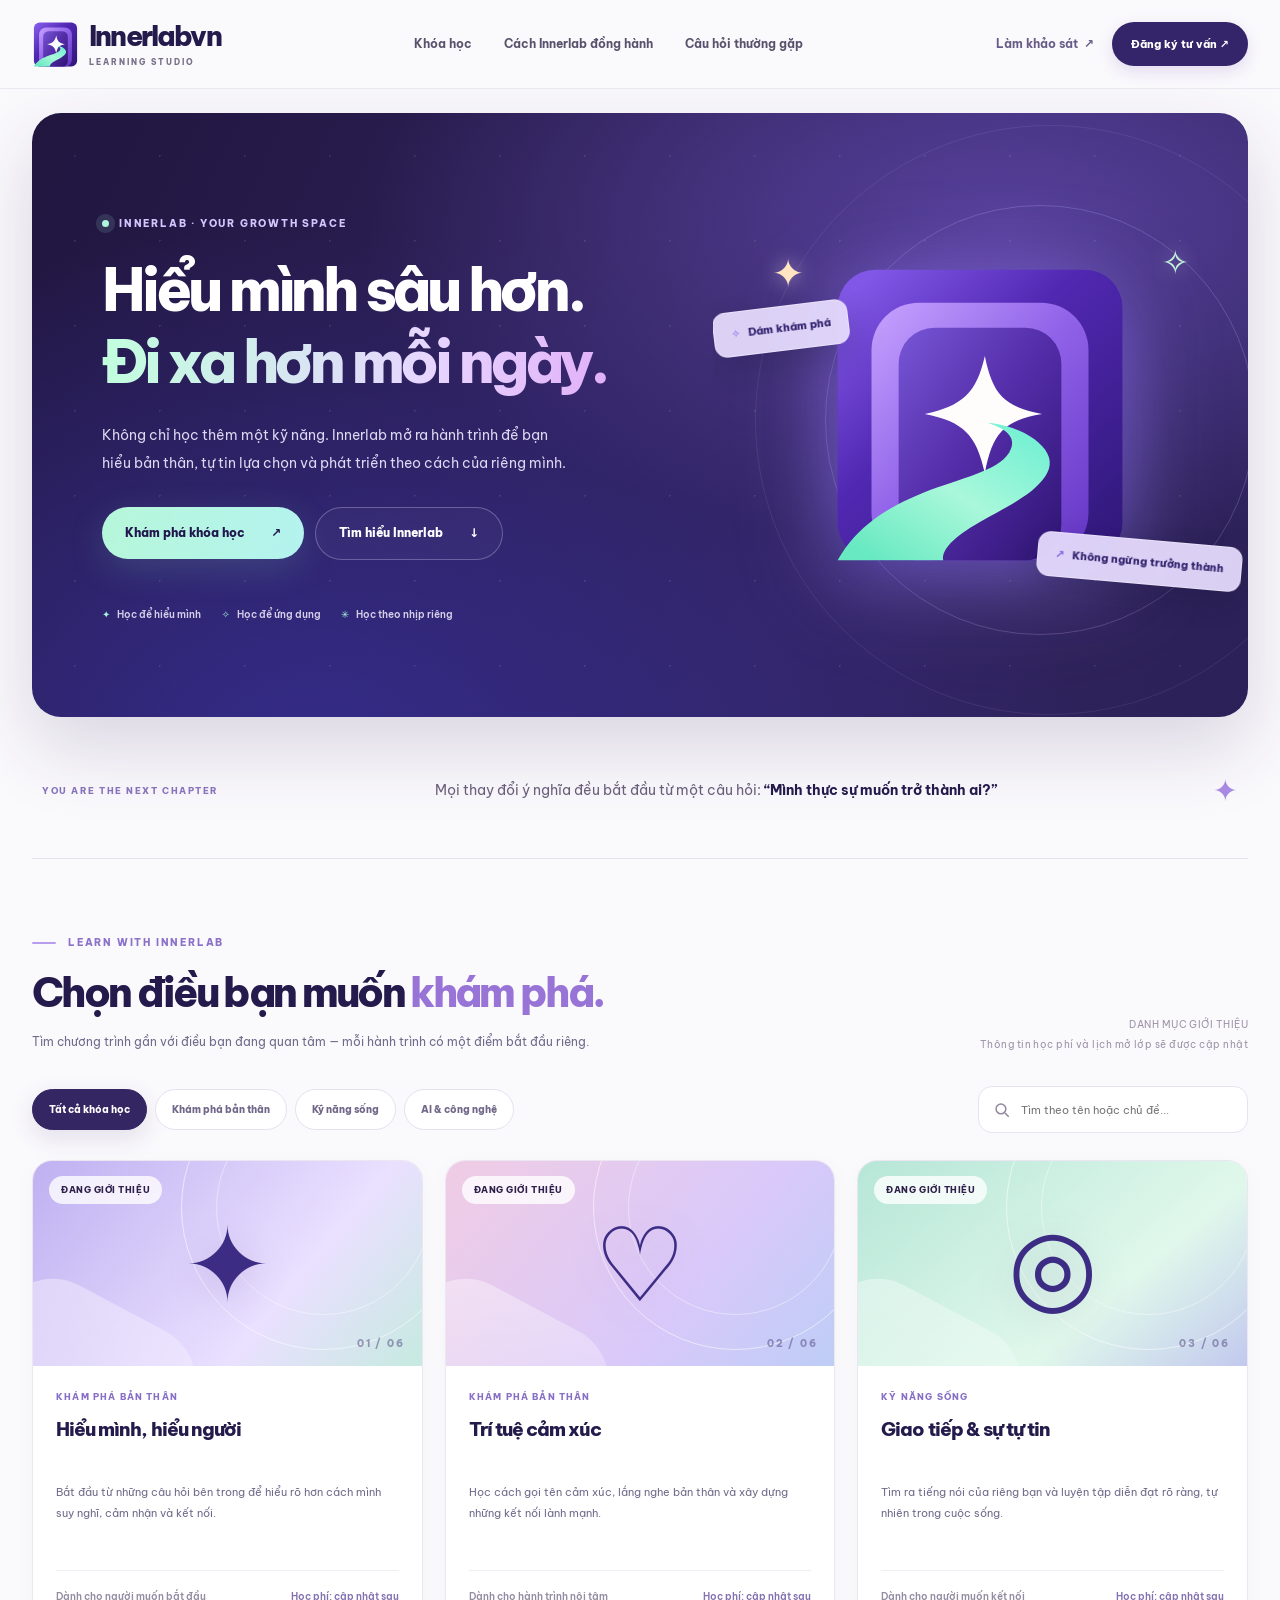
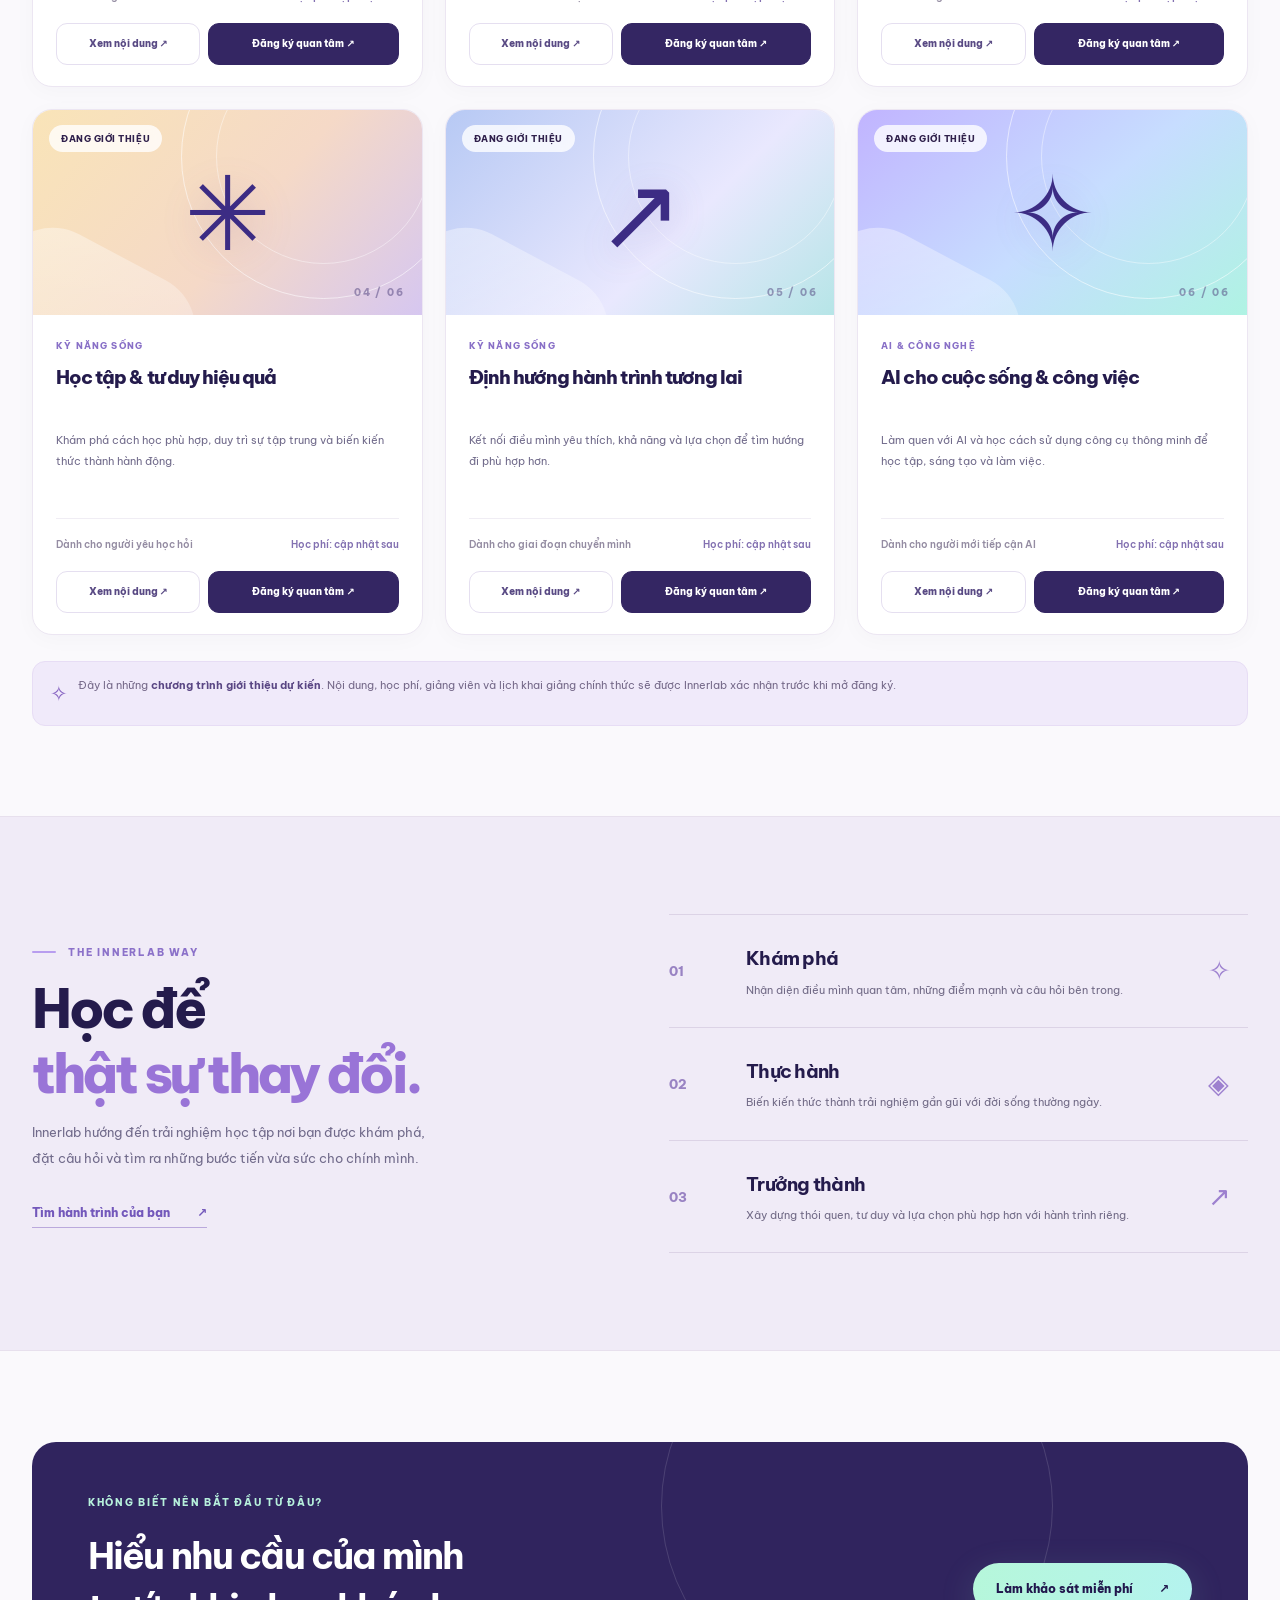
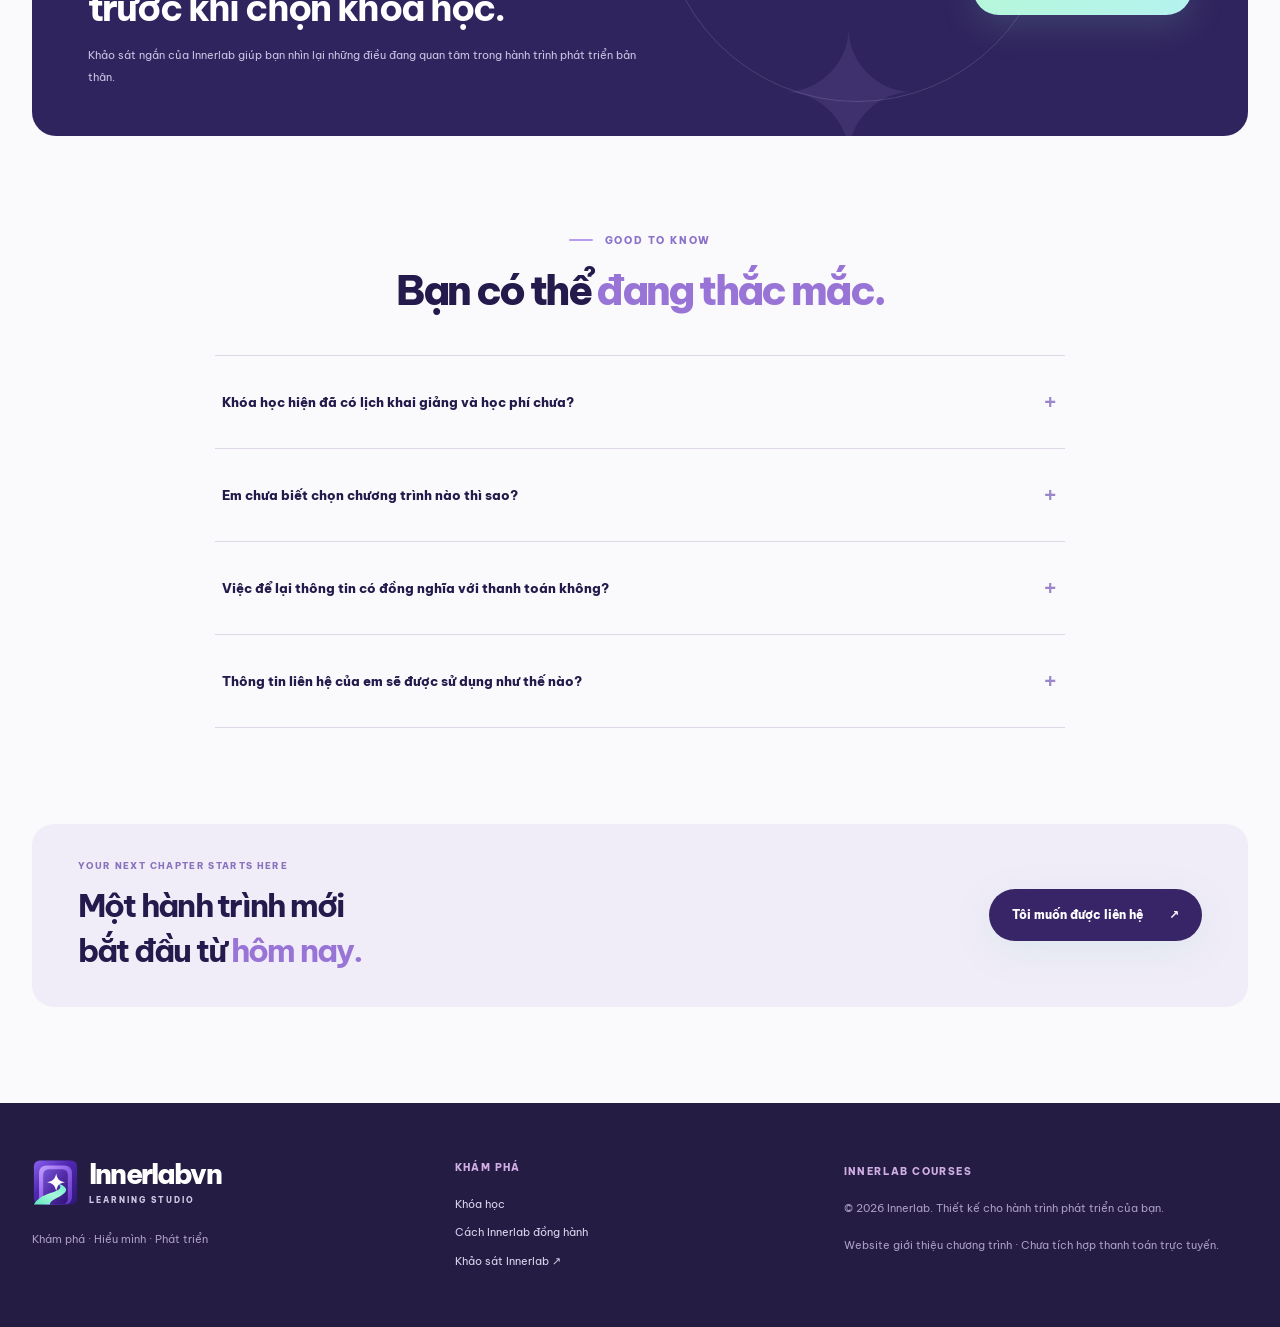
==== commit b54e6ac5: "Update Innerlab Courses logo, hero icon, footer and browser favicon to approved identity" ====
--- a/index.html
+++ b/index.html
@@ -8,7 +8,7 @@
 <meta property="og:title" content="Innerlab Courses — Học để hiểu mình hơn">
 <meta property="og:description" content="Không chỉ học thêm. Hãy khám phá phiên bản mới của chính bạn.">
 <title>Innerlab Courses | Học để hiểu mình hơn</title>
-<link rel="icon" type="image/svg+xml" href="assets/innerlab-mark.svg">
+<link rel="icon" type="image/svg+xml" href="assets/innerlab-mark.svg?v=20261110-rect">
 <link rel="preconnect" href="https://fonts.googleapis.com">
 <link rel="preconnect" href="https://fonts.gstatic.com" crossorigin>
 <link href="https://fonts.googleapis.com/css2?family=Be+Vietnam+Pro:wght@400;500;600;700;800&display=swap" rel="stylesheet">
@@ -19,7 +19,7 @@
 <a class="skip-link" href="#content">Đến nội dung chính</a>
 <header class="topbar" id="top">
  <div class="container nav">
-  <a href="#top" class="brand" aria-label="Innerlab Courses, về đầu trang"><img src="assets/innerlab-mark.svg" alt="" width="46" height="46"><span class="brand-words"><strong>innerlab<span class="brand-period">.</span></strong><small>LEARNING STUDIO</small></span></a>
+  <a href="#top" class="brand" aria-label="Innerlabvn Courses, về đầu trang"><img src="assets/innerlab-mark.svg?v=20261110-rect" alt="" width="46" height="46"><span class="brand-words"><strong>Innerlabvn</strong><small>LEARNING STUDIO</small></span></a>
   <nav class="desktop-nav" aria-label="Điều hướng chính">
    <a href="#courses">Khóa học</a><a href="#why">Cách Innerlab đồng hành</a><a href="#faq">Câu hỏi thường gặp</a>
   </nav>
@@ -41,7 +41,7 @@
     <div class="hero-buttons"><a class="btn btn-mint" href="#courses">Khám phá khóa học <span aria-hidden="true">↗</span></a><a class="btn btn-ghost" href="#why">Tìm hiểu Innerlab <span aria-hidden="true">↓</span></a></div>
     <div class="hero-points"><span><span class="point-spark">✦</span> Học để hiểu mình</span><span><span class="point-spark">✧</span> Học để ứng dụng</span><span><span class="point-spark">✳</span> Học theo nhịp riêng</span></div>
    </div>
-   <div class="hero-visual" aria-hidden="true"><div class="halo halo-one"></div><div class="halo halo-two"></div><div class="hero-ring"><div class="portal-shape"><img src="assets/innerlab-mark.svg" alt=""></div></div><span class="float-star star-one">✦</span><span class="float-star star-two">✧</span><span class="float-star star-three">✦</span><div class="hero-floating floating-top"><span>✧</span> Dám khám phá</div><div class="hero-floating floating-bottom"><span>↗</span> Không ngừng trưởng thành</div></div>
+   <div class="hero-visual" aria-hidden="true"><div class="halo halo-one"></div><div class="halo halo-two"></div><div class="hero-ring"><div class="portal-shape"><img src="assets/innerlab-mark.svg?v=20261110-rect" alt=""></div></div><span class="float-star star-one">✦</span><span class="float-star star-two">✧</span><span class="float-star star-three">✦</span><div class="hero-floating floating-top"><span>✧</span> Dám khám phá</div><div class="hero-floating floating-bottom"><span>↗</span> Không ngừng trưởng thành</div></div>
   </div>
  </section>
  <section class="intro-band container" aria-label="Giá trị Innerlab"><div class="intro-band-inner"><span>YOU ARE THE NEXT CHAPTER</span><p>Mọi thay đổi ý nghĩa đều bắt đầu từ một câu hỏi: <strong>“Mình thực sự muốn trở thành ai?”</strong></p><span class="intro-mark">✦</span></div></section>
@@ -68,7 +68,7 @@
  </div></section>
  <section class="final-banner container"><div><p>YOUR NEXT CHAPTER STARTS HERE</p><h2>Một hành trình mới<br>bắt đầu từ <em>hôm nay.</em></h2></div><button type="button" id="footerEnroll" class="btn btn-mint">Tôi muốn được liên hệ <span>↗</span></button></section>
 </main>
-<footer class="footer"><div class="container footer-grid"><div><a class="brand footer-logo" href="#top"><img src="assets/innerlab-mark.svg" width="40" height="40" alt=""><span class="brand-words"><strong>innerlab<span class="brand-period">.</span></strong><small>LEARNING STUDIO</small></span></a><p>Khám phá · Hiểu mình · Phát triển</p></div><div class="footer-links"><span>KHÁM PHÁ</span><a href="#courses">Khóa học</a><a href="#why">Cách Innerlab đồng hành</a><a href="https://innerlabvn.github.io/you-ai-survey/" target="_blank" rel="noopener noreferrer">Khảo sát Innerlab ↗</a></div><div class="footer-legal"><span>INNERLAB COURSES</span><p>© <span id="year">2026</span> Innerlab. Thiết kế cho hành trình phát triển của bạn.</p><p>Website giới thiệu chương trình · Chưa tích hợp thanh toán trực tuyến.</p></div></div></footer>
+<footer class="footer"><div class="container footer-grid"><div><a class="brand footer-logo" href="#top"><img src="assets/innerlab-mark.svg?v=20261110-rect" width="40" height="40" alt=""><span class="brand-words"><strong>Innerlabvn</strong><small>LEARNING STUDIO</small></span></a><p>Khám phá · Hiểu mình · Phát triển</p></div><div class="footer-links"><span>KHÁM PHÁ</span><a href="#courses">Khóa học</a><a href="#why">Cách Innerlab đồng hành</a><a href="https://innerlabvn.github.io/you-ai-survey/" target="_blank" rel="noopener noreferrer">Khảo sát Innerlab ↗</a></div><div class="footer-legal"><span>INNERLAB COURSES</span><p>© <span id="year">2026</span> Innerlab. Thiết kế cho hành trình phát triển của bạn.</p><p>Website giới thiệu chương trình · Chưa tích hợp thanh toán trực tuyến.</p></div></div></footer>
 <div class="modal-backdrop" id="detailModal" hidden><div class="modal-window detail-window" role="dialog" aria-modal="true" aria-labelledby="detailTitle"><button class="modal-close" type="button" data-close="detail" aria-label="Đóng">✕</button><div id="detailBody"></div></div></div>
 <div class="modal-backdrop" id="enrollModal" hidden><div class="modal-window enroll-window" role="dialog" aria-modal="true" aria-labelledby="enrollTitle"><button class="modal-close" type="button" data-close="enroll" aria-label="Đóng">✕</button><div class="enroll-heading"><span class="modal-eyebrow">INNERLAB · LET'S CONNECT</span><h2 id="enrollTitle">Cùng bắt đầu<br><em>hành trình của bạn.</em></h2><p>Để lại thông tin về chương trình bạn quan tâm. Đây chưa phải đăng ký thanh toán.</p></div><form id="enrollForm" novalidate>
  <div class="form-row"><label>Họ và tên <span>*</span><input type="text" name="full_name" id="enrollName" autocomplete="name" maxlength="100" required placeholder="Tên của bạn"></label><label>Số điện thoại / Zalo <span>*</span><input type="tel" name="contact" id="enrollPhone" autocomplete="tel" inputmode="tel" maxlength="18" required placeholder="09xx xxx xxx"></label></div>
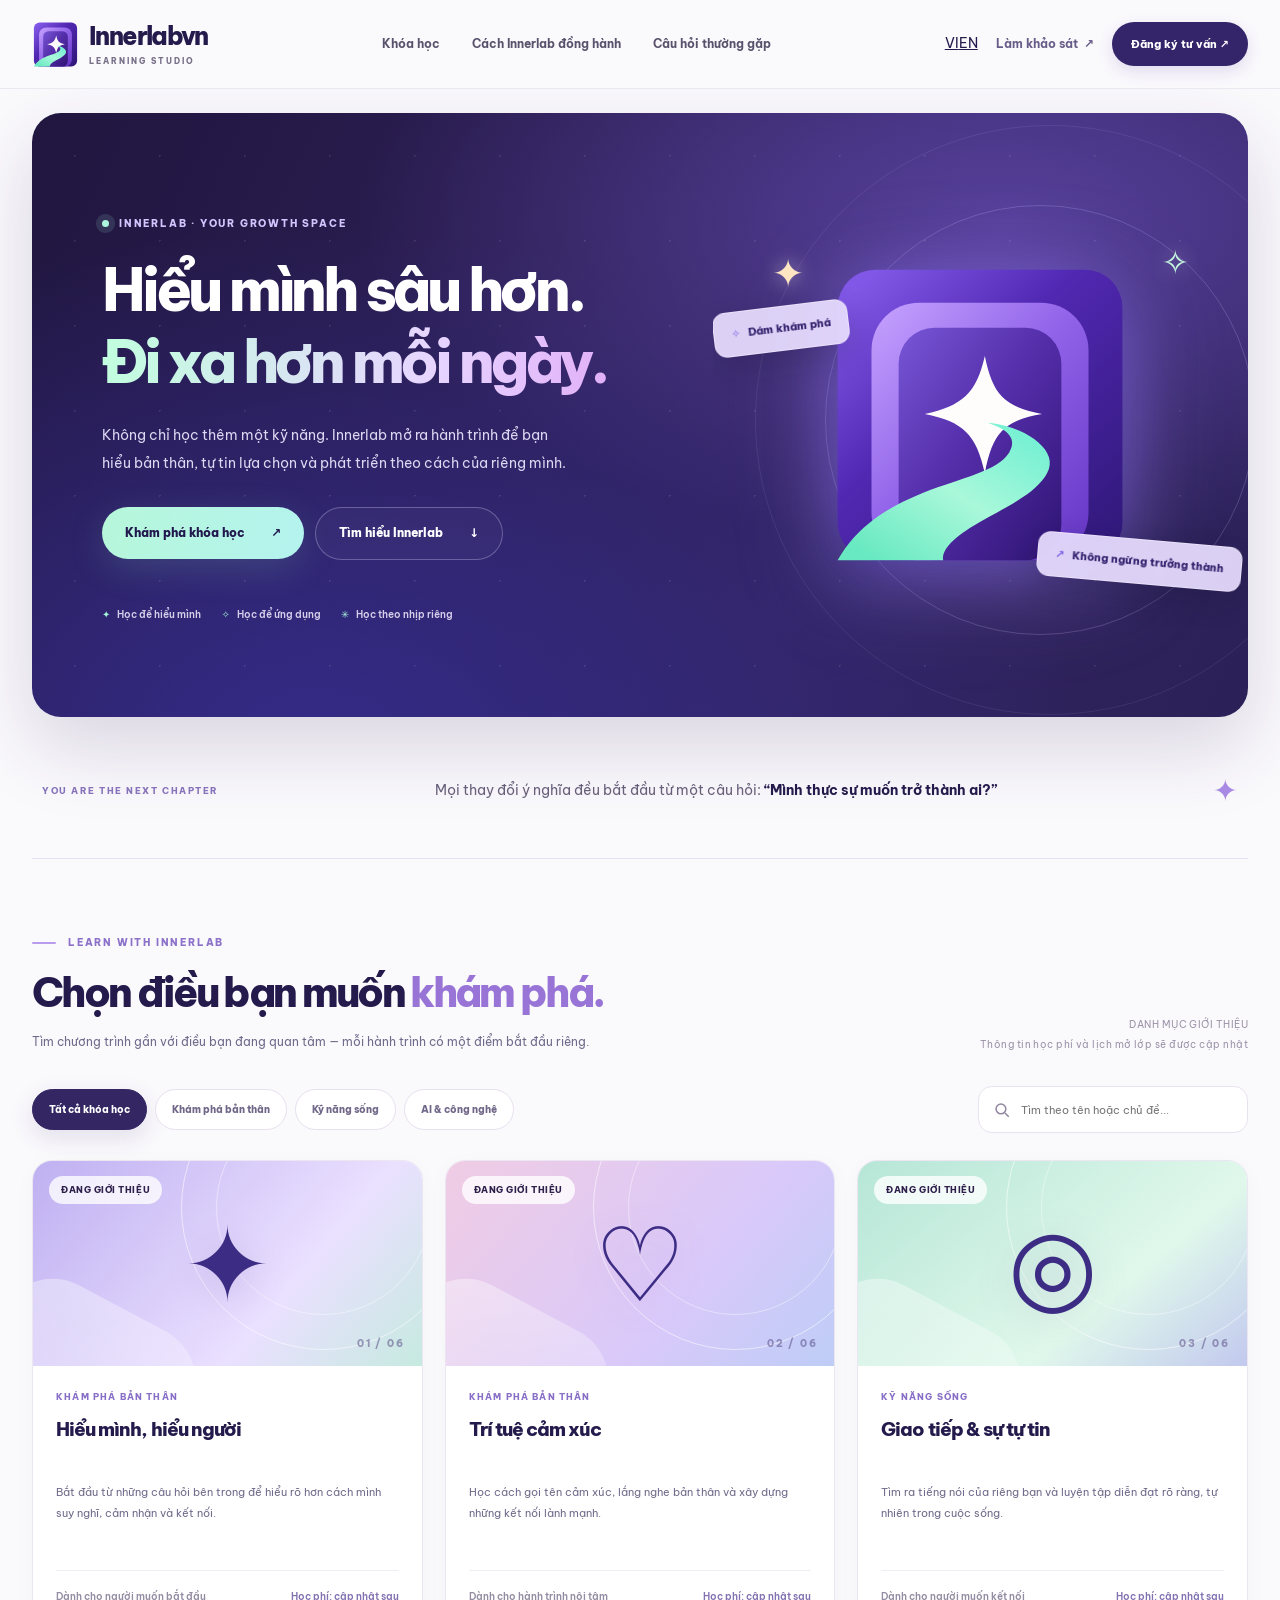
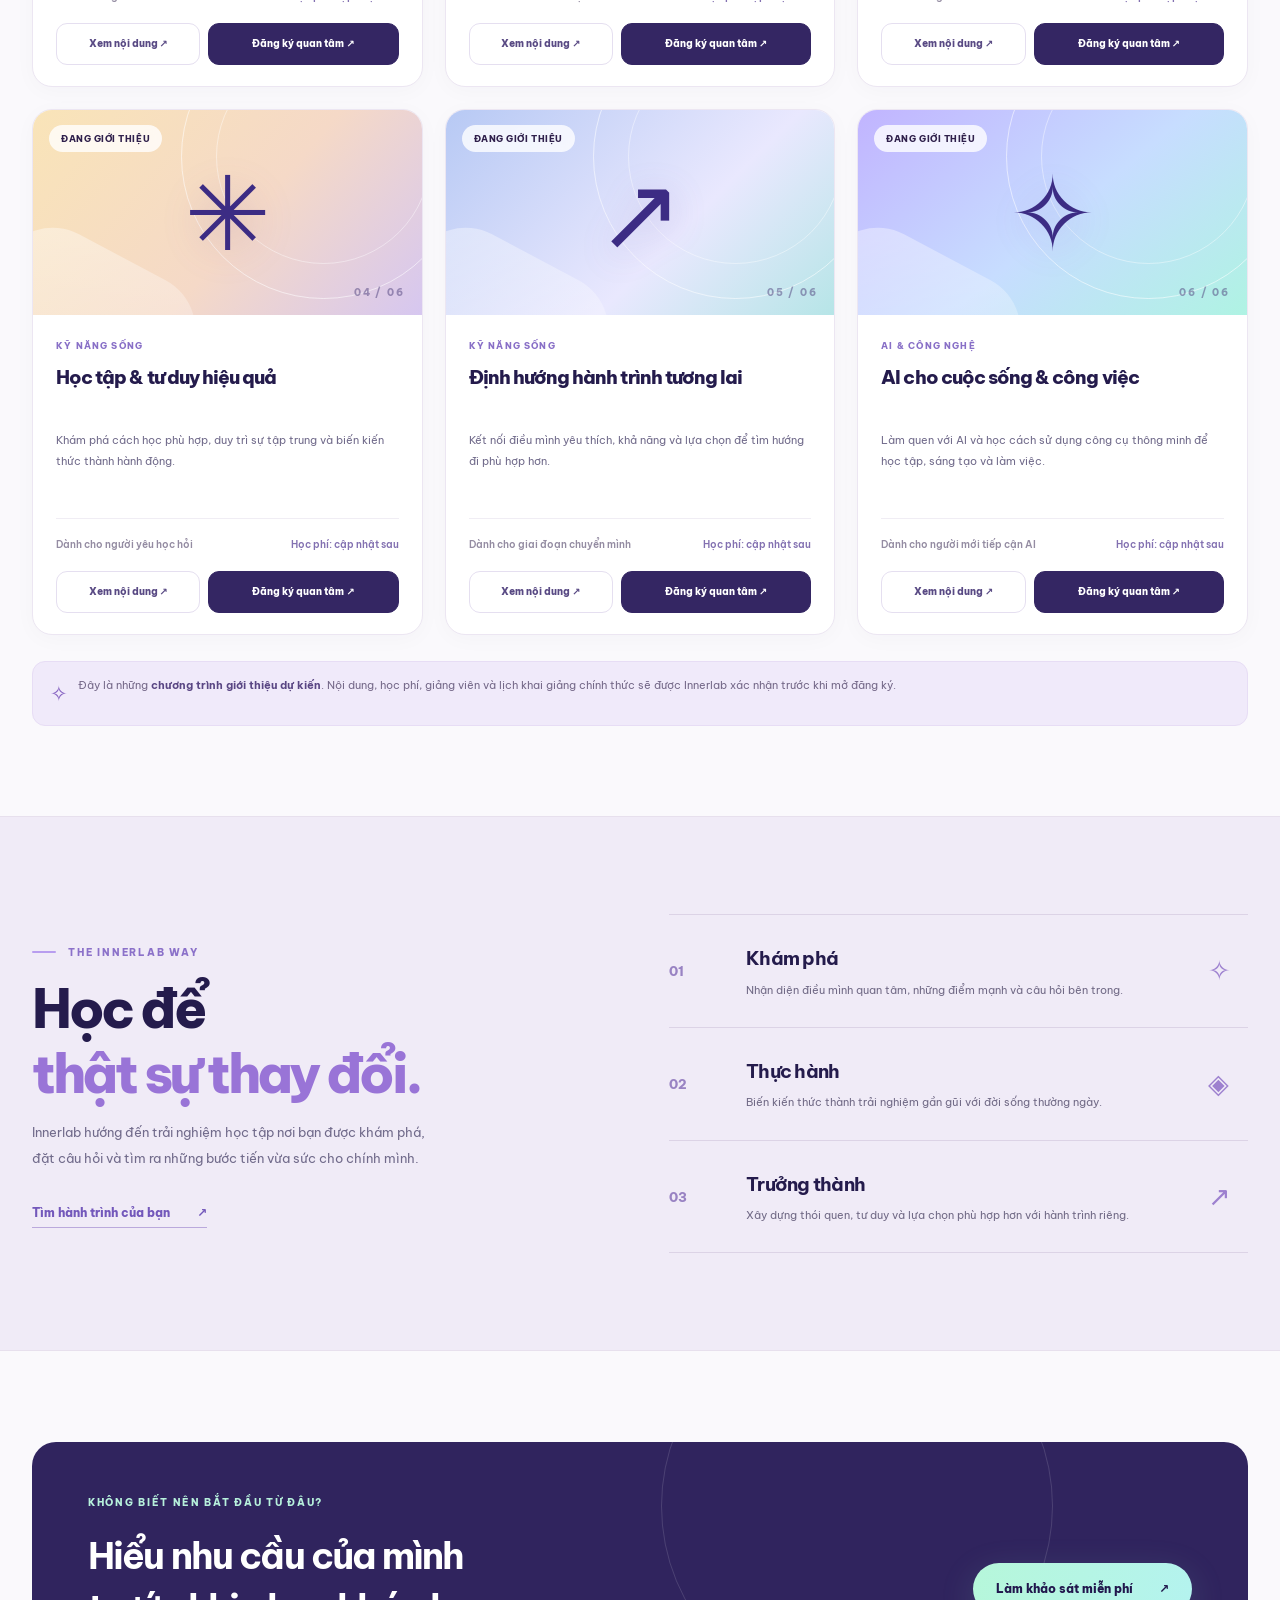
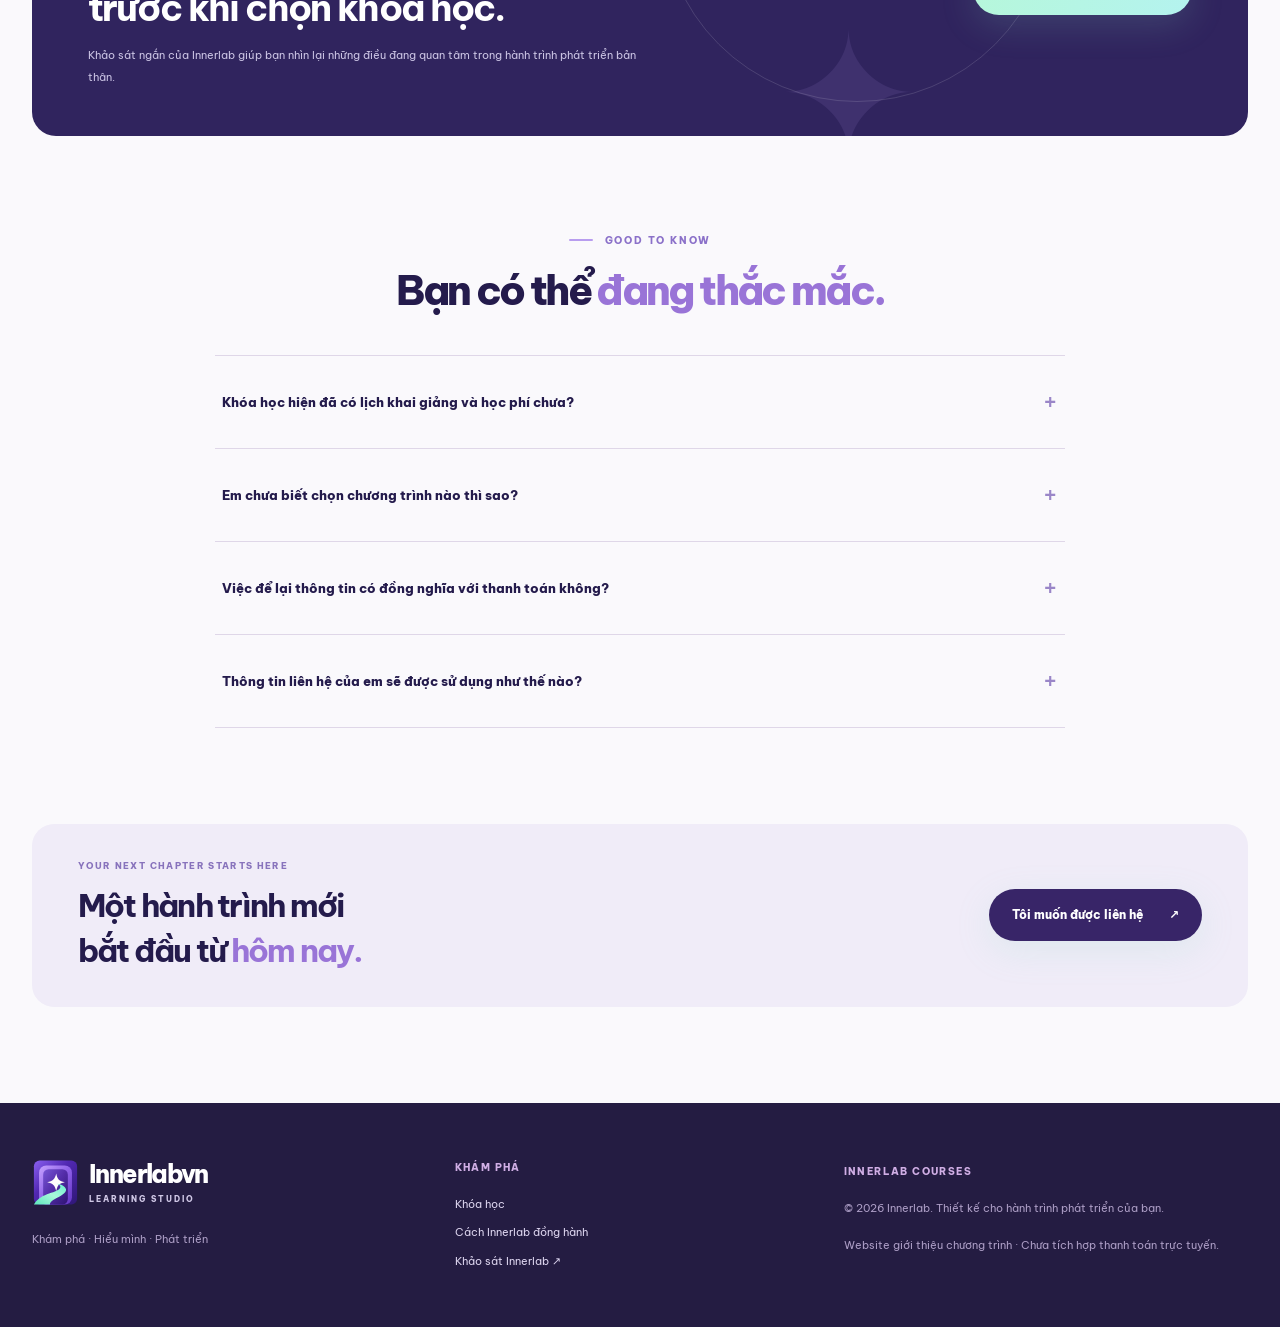
==== commit 58072c2e: "Add bilingual VI / EN language switch on Innerlab Courses" ====
--- a/index.html
+++ b/index.html
@@ -23,7 +23,7 @@
   <nav class="desktop-nav" aria-label="Điều hướng chính">
    <a href="#courses">Khóa học</a><a href="#why">Cách Innerlab đồng hành</a><a href="#faq">Câu hỏi thường gặp</a>
   </nav>
-  <div class="nav-actions"><a class="survey-link" href="https://innerlabvn.github.io/you-ai-survey/" target="_blank" rel="noopener noreferrer">Làm khảo sát <span aria-hidden="true">↗</span></a><button class="nav-cta" id="navEnroll" type="button">Đăng ký tư vấn <span aria-hidden="true">↗</span></button></div>
+  <div class="nav-actions"><nav class="lang-switch" aria-label="Chọn ngôn ngữ"><a href="./" lang="vi" aria-current="page">VI</a><a href="en.html" lang="en">EN</a></nav><a class="survey-link" href="https://innerlabvn.github.io/you-ai-survey/" target="_blank" rel="noopener noreferrer">Làm khảo sát <span aria-hidden="true">↗</span></a><button class="nav-cta" id="navEnroll" type="button">Đăng ký tư vấn <span aria-hidden="true">↗</span></button></div>
   <button class="menu-toggle" id="menuToggle" type="button" aria-label="Mở menu" aria-expanded="false" aria-controls="mobileMenu"><span></span><span></span><span></span></button>
  </div>
  <nav class="mobile-menu" id="mobileMenu" aria-label="Điều hướng di động" hidden>
--- a/styles.css
+++ b/styles.css
@@ -2,7 +2,7 @@
 :root{--ink:#241b4c;--muted:#716b8b;--purple:#6f54ca;--purple-dark:#34216c;--lav:#ede5ff;--mint:#b8f5df;--line:#e9e4f0;--bg:#faf9fc;--white:#fff;--shadow:0 16px 58px rgba(64,45,119,.09);font-synthesis:none}
 *{box-sizing:border-box}html{scroll-behavior:smooth;scroll-padding-top:105px}body{margin:0;color:var(--ink);font:14px/1.7 "Be Vietnam Pro",system-ui,sans-serif;background:var(--bg);-webkit-font-smoothing:antialiased}button,input,textarea,select{font:inherit}button{cursor:pointer}a{color:inherit}img{max-width:100%}h1,h2,h3,h4,p{margin-top:0}.container{width:min(1250px,calc(100% - 64px));margin-inline:auto}.sr-only{position:absolute;width:1px;height:1px;overflow:hidden;clip:rect(0,0,0,0);white-space:nowrap}.skip-link{position:absolute;z-index:500;background:#fff;color:#222;padding:13px;transform:translateY(-150%)}.skip-link:focus{transform:translateY(0)}
 :focus-visible{outline:3px solid #66bbab;outline-offset:4px}
-.topbar{position:sticky;top:0;z-index:120;background:#faf9fcf2;border-bottom:1px solid #ece7f1;backdrop-filter:blur(20px);-webkit-backdrop-filter:blur(20px)}.nav{display:flex;align-items:center;justify-content:space-between;min-height:88px;gap:24px}.brand{display:inline-flex;align-items:center;gap:10px;text-decoration:none;flex-shrink:0}.brand img{width:47px;height:47px;object-fit:contain}.brand-words{display:flex;flex-direction:column;line-height:1}.brand-words strong{font-size:28px;letter-spacing:-.065em;color:var(--ink);font-weight:800}.brand-period{color:#7b61d4}.brand-words small{font-size:8px;letter-spacing:.25em;font-weight:800;color:#777088;margin-top:8px}.desktop-nav{display:flex;gap:32px;align-items:center}.desktop-nav a{text-decoration:none;color:#59526c;font-weight:700;font-size:12px;white-space:nowrap;transition:color .2s}.desktop-nav a:hover,.footer-links a:hover{color:#8063d7}.nav-actions{display:flex;align-items:center;gap:18px}.survey-link{font-size:12px;font-weight:700;text-decoration:none;color:#685d89;white-space:nowrap}.survey-link span{margin-left:3px}.nav-cta{border:0;background:#34256b;color:#fff;padding:13px 19px;border-radius:999px;font-weight:800;font-size:11px;white-space:nowrap;box-shadow:0 6px 15px #6f55b52d}.nav-cta:hover,.btn-ink:hover{background:#544095}.menu-toggle{display:none;border:0;background:transparent;width:40px;height:40px;align-items:center;justify-content:center;flex-direction:column;gap:5px;padding:0}.menu-toggle span{display:block;width:20px;height:2px;background:#2b2056}.mobile-menu{padding:18px 24px 24px;background:#fff;border-top:1px solid #eee}.mobile-menu[hidden]{display:none}.mobile-menu a,.mobile-menu button{display:block;width:100%;text-align:left;background:transparent;border:0;text-decoration:none;padding:12px 0;font-size:14px;font-weight:700}
+.topbar{position:sticky;top:0;z-index:120;background:#faf9fcf2;border-bottom:1px solid #ece7f1;backdrop-filter:blur(20px);-webkit-backdrop-filter:blur(20px)}.nav{display:flex;align-items:center;justify-content:space-between;min-height:88px;gap:24px}.brand{display:inline-flex;align-items:center;gap:10px;text-decoration:none;flex-shrink:0}.brand img{width:47px;height:47px;object-fit:contain}.brand-words{display:flex;flex-direction:column;line-height:1}.brand-words strong{font-size:25px;letter-spacing:-.065em;color:var(--ink);font-weight:800}.brand-period{color:#7b61d4}.brand-words small{font-size:8px;letter-spacing:.25em;font-weight:800;color:#777088;margin-top:8px}.desktop-nav{display:flex;gap:32px;align-items:center}.desktop-nav a{text-decoration:none;color:#59526c;font-weight:700;font-size:12px;white-space:nowrap;transition:color .2s}.desktop-nav a:hover,.footer-links a:hover{color:#8063d7}.nav-actions{display:flex;align-items:center;gap:18px}.survey-link{font-size:12px;font-weight:700;text-decoration:none;color:#685d89;white-space:nowrap}.survey-link span{margin-left:3px}.nav-cta{border:0;background:#34256b;color:#fff;padding:13px 19px;border-radius:999px;font-weight:800;font-size:11px;white-space:nowrap;box-shadow:0 6px 15px #6f55b52d}.nav-cta:hover,.btn-ink:hover{background:#544095}.menu-toggle{display:none;border:0;background:transparent;width:40px;height:40px;align-items:center;justify-content:center;flex-direction:column;gap:5px;padding:0}.menu-toggle span{display:block;width:20px;height:2px;background:#2b2056}.mobile-menu{padding:18px 24px 24px;background:#fff;border-top:1px solid #eee}.mobile-menu[hidden]{display:none}.mobile-menu a,.mobile-menu button{display:block;width:100%;text-align:left;background:transparent;border:0;text-decoration:none;padding:12px 0;font-size:14px;font-weight:700}
 .hero-wrap{padding-top:24px}.hero{min-height:604px;border-radius:29px;overflow:hidden;display:grid;grid-template-columns:56% 44%;position:relative;isolation:isolate;background:radial-gradient(ellipse at 80% 18%,#56409b 0,transparent 47%),radial-gradient(ellipse at 23% 105%,#342b88 0,transparent 58%),linear-gradient(115deg,#20163f,#332460 65%,#2b2158);box-shadow:0 30px 75px #39275c2b}.hero:after{content:"";position:absolute;inset:0;pointer-events:none;z-index:-1;background-image:radial-gradient(#ffffff80 1px,transparent 1px);background-size:85px 85px;opacity:.2}.hero-copy{padding:82px 20px 78px 70px;align-self:center;z-index:2;color:#fff}.eyebrow{display:inline-flex;align-items:center;gap:10px;letter-spacing:.18em;font-size:10px;font-weight:800;color:#d3c6ff;margin-bottom:22px}.pulse-dot{width:7px;height:7px;border-radius:50%;background:#adf6dd;box-shadow:0 0 0 6px #adf6dd21;animation:pulse 2s infinite}@keyframes pulse{50%{box-shadow:0 0 0 10px #adf6dd08}}.hero h1{font-weight:800;letter-spacing:-.072em;font-size:clamp(37px,4.6vw,67px);line-height:1.22;margin-bottom:23px;max-width:680px}.hero h1 em{font-style:normal;background:linear-gradient(95deg,#c1ffde,#e7d5ff 65%,#e1b0f8);-webkit-background-clip:text;background-clip:text;color:transparent}.hero-description{font-size:14px;line-height:2;max-width:475px;color:#ddd7f2;margin-bottom:30px}.hero-buttons{display:flex;gap:11px;align-items:center;flex-wrap:wrap}.btn{display:inline-flex;align-items:center;justify-content:center;gap:26px;border:0;text-decoration:none;font-weight:800;font-size:12px;border-radius:999px;padding:15px 23px;min-height:52px;transition:transform .22s,box-shadow .22s,background .2s}.btn:hover{transform:translateY(-2px)}.btn-mint{color:#21174d;background:linear-gradient(105deg,#b6f7da,#b4f3ef);box-shadow:0 10px 35px #88d8c22b}.btn-mint:hover{box-shadow:0 13px 38px #a3f9d850}.btn-ghost{color:#fff;border:1px solid #a298ca7d;background:#ffffff08}.btn-ghost:hover{background:#ffffff19}.btn-ink{background:var(--ink);color:#fff}.hero-points{margin-top:46px;display:flex;gap:20px;flex-wrap:wrap;color:#d5cee9;font-size:10px;font-weight:600}.point-spark{color:#a4f5d8;margin-right:5px}.hero-visual{position:relative;align-self:stretch;display:flex;align-items:center;justify-content:center;min-height:550px;overflow:hidden}.halo{position:absolute;border:1px solid #d9caff18;border-radius:50%;width:590px;height:590px}.halo-one{transform:translate(70px,5px)}.halo-two{width:430px;height:430px;border-color:#d9caff35;transform:translate(60px,5px)}.hero-ring{width:min(79%,378px);aspect-ratio:1;position:relative;display:grid;place-items:center;background:radial-gradient(circle,#8c69e84a 8%,transparent 73%);filter:drop-shadow(0 13px 43px #d2afff55);animation:float 6s ease-in-out infinite}.portal-shape{width:82%;height:82%;display:grid;place-items:center;filter:drop-shadow(0 12px 34px #5a4bfe42)}.portal-shape img{width:100%;height:100%;object-fit:contain;border-radius:36px}.float-star{position:absolute;color:#ffe5c2;filter:drop-shadow(0 0 10px #ffffff90)}.star-one{font-size:39px;top:21%;left:11%}.star-two{font-size:33px;right:11%;top:20%;color:#c7f9df}.star-three{font-size:22px;bottom:21%;right:15%}.hero-floating{position:absolute;padding:12px 17px;border:1px solid #ffffff5c;background:#e9deffec;color:#33236e;box-shadow:0 12px 35px #10102a38;backdrop-filter:blur(16px);border-radius:13px;font-weight:800;font-size:11px;white-space:nowrap}.hero-floating span{color:#7861e1;margin-right:5px}.floating-top{left:0;top:32%;transform:rotate(-7deg)}.floating-bottom{right:1%;bottom:22%;transform:rotate(5deg)}@keyframes float{50%{transform:translateY(-16px)}}
 .intro-band{padding-top:36px;padding-bottom:75px}.intro-band-inner{border-bottom:1px solid #e8e1f1;display:flex;gap:28px;align-items:center;padding:12px 10px 42px}.intro-band-inner>span:first-child{font-weight:800;letter-spacing:.17em;white-space:nowrap;font-size:9px;color:#8976bd}.intro-band-inner p{color:#6a617b;font-size:14px;line-height:1.9;margin:0;flex:1;text-align:center}.intro-band-inner p strong{color:var(--ink)}.intro-mark{font-size:30px;color:#aa8be5}
 .catalog-section{padding-bottom:90px}.section-heading{display:flex;align-items:end;justify-content:space-between;gap:28px;margin-bottom:32px}.section-kicker{font-size:10px;letter-spacing:.18em;font-weight:800;color:#8b71c9;margin-bottom:15px;display:flex;gap:12px;align-items:center}.mini-line{display:inline-block;width:24px;height:2px;background:#b89def;border-radius:2px}.section-heading h2,.method-copy h2,.faq-title h2{font-size:clamp(30px,3.2vw,47px);line-height:1.28;letter-spacing:-.065em;font-weight:800;margin-bottom:13px}.section-heading h2 em,.method-copy h2 em,.faq-title h2 em,.final-banner h2 em,.enroll-heading h2 em{font-style:normal;color:#9974d7}.section-heading p:not(.section-kicker){color:var(--muted);font-size:12px;line-height:1.9;max-width:610px;margin:0}.section-side-note{color:#9c93a9!important;text-align:right;letter-spacing:.045em;line-height:1.95!important;font-size:10px!important;flex-shrink:0}
@@ -17,6 +17,6 @@
 .enroll-window{width:min(100%,650px);padding:40px}.enroll-heading{padding-right:15px}.enroll-heading h2{margin:10px 0}.enroll-heading>p{margin-bottom:24px}.enroll-window form{display:flex;flex-direction:column;gap:17px}.enroll-window label:not(.form-consent){display:flex;flex-direction:column;gap:8px;font-size:11px;font-weight:800;color:#55466e}.enroll-window label span:not(.brand-period){color:#bd5c9e}.form-row{display:grid;grid-template-columns:1fr 1fr;gap:13px}.enroll-window input:not([type="checkbox"]),.enroll-window select,.enroll-window textarea{width:100%;min-width:0;border:1px solid #e6deeb;border-radius:11px;background:#fcfbfe;color:#281e4d;padding:12px;font-size:12px;outline:none}.enroll-window input:focus,.enroll-window textarea:focus,.enroll-window select:focus{border-color:#9980d9;box-shadow:0 0 0 3px #9980d91a}.enroll-window textarea{resize:vertical}.form-consent{display:flex;align-items:flex-start;gap:10px;padding:12px 0;font-size:10px;line-height:1.8;color:#786d89}.form-consent input{margin-top:5px;accent-color:#6547b4}.form-consent span{color:inherit!important}.form-message{min-height:18px;color:#a1385b;font-size:11px;font-weight:700}.form-submit{width:100%}.form-submit:disabled{opacity:.65;cursor:wait}.form-footnote{font-size:10px;color:#998caa;margin:0;line-height:1.7}.enroll-receipt{margin-top:18px;border-radius:15px;padding:20px;background:#f5f0fc}.enroll-receipt h3{margin:0 0 8px;font-size:16px}.enroll-receipt p{font-size:11px;line-height:1.8}.enroll-receipt code{display:block;white-space:pre-wrap;word-break:break-word;font-size:11px;color:#483674}.enroll-receipt button{margin-top:12px;background:#fff;border:1px solid #ded1ed;padding:9px 14px;border-radius:10px;color:#4d3878;font-weight:800}.toast{position:fixed;z-index:300;left:50%;bottom:25px;transform:translate(-50%,25px);background:#2c2350;color:#fff;border-radius:11px;padding:12px 20px;box-shadow:0 8px 35px #1c113a40;opacity:0;pointer-events:none;transition:opacity .2s,transform .2s;max-width:90vw;text-align:center;font-size:11px;font-weight:700}.toast.is-visible{opacity:1;transform:translate(-50%,0)}
 @media(max-width:1130px){.desktop-nav{gap:20px}.nav-actions{gap:12px}.nav-cta{padding:12px 15px}.hero-copy{padding-left:48px}.hero h1{font-size:48px}.hero-visual{min-height:530px}.method-layout{gap:55px}}
 @media(max-width:960px){.desktop-nav,.survey-link{display:none}.menu-toggle{display:flex}.hero{grid-template-columns:57% 43%}.hero-copy{padding-left:38px}.hero h1{font-size:43px}.hero-visual{min-height:495px}.hero-floating{font-size:9px}.floating-top{top:28%;left:-8%}.course-grid{grid-template-columns:repeat(2,minmax(0,1fr))}.catalog-controls{align-items:flex-start;flex-direction:column}.search-box{max-width:none;width:100%}.method-layout{gap:34px}.discover-card{padding:40px}}
-@media(max-width:700px){.container{width:min(100% - 30px,570px)}.nav{min-height:70px}.brand img{width:40px;height:40px}.brand-words strong{font-size:24px}.nav-cta{display:none}.hero-wrap{padding-top:12px}.hero{display:flex;flex-direction:column;border-radius:21px;min-height:0}.hero-copy{padding:48px 25px 10px;order:1}.hero h1{font-size:clamp(36px,8vw,49px);line-height:1.25}.hero-description{font-size:12px}.hero-points{gap:12px;margin-top:25px}.hero-visual{order:2;min-height:295px;height:295px}.hero-ring{width:245px;max-height:245px}.hero-floating{font-size:9px}.floating-top{left:12%;top:23%}.floating-bottom{right:9%;bottom:15%}.star-one{top:13%;left:23%}.halo-one{width:400px;height:400px}.halo-two{width:300px;height:300px}.intro-band{padding:25px 0 48px}.intro-band-inner{display:block;text-align:center;padding-bottom:30px}.intro-band-inner p{margin-top:12px}.intro-mark{display:none}.section-heading{display:block}.section-side-note{display:none}.section-heading h2,.faq-title h2{font-size:35px}.catalog-section{padding-bottom:65px}.filter-row{gap:7px}.filter{font-size:10px;padding:10px 13px}.course-grid{grid-template-columns:1fr;gap:16px}.course-art{height:195px}.course-content h3{min-height:0}.course-content>p{min-height:0}.method-section{padding:64px 0}.method-layout{grid-template-columns:1fr}.method-copy h2{font-size:43px}.discover-section{padding:60px 0}.discover-card{display:block;padding:35px 26px}.discover-card .btn{margin-top:24px}.faq-section{padding-bottom:64px}.final-banner{padding:29px 26px;display:block;margin-bottom:60px}.final-banner .btn{margin-top:20px}.footer{padding:45px 0}.footer-grid{grid-template-columns:1fr 1fr;gap:30px}.footer-legal{grid-column:1/-1}.modal-backdrop{padding:12px}.modal-window{max-height:94vh;border-radius:19px}.detail-body-copy{padding:25px}.enroll-window{padding:26px}.form-row{grid-template-columns:1fr;gap:16px}.detail-footer{display:block}.detail-footer .btn{width:100%;margin-top:16px}}
+@media(max-width:700px){.container{width:min(100% - 30px,570px)}.nav{min-height:70px}.brand img{width:40px;height:40px}.brand-words strong{font-size:22px}.nav-cta{display:none}.hero-wrap{padding-top:12px}.hero{display:flex;flex-direction:column;border-radius:21px;min-height:0}.hero-copy{padding:48px 25px 10px;order:1}.hero h1{font-size:clamp(36px,8vw,49px);line-height:1.25}.hero-description{font-size:12px}.hero-points{gap:12px;margin-top:25px}.hero-visual{order:2;min-height:295px;height:295px}.hero-ring{width:245px;max-height:245px}.hero-floating{font-size:9px}.floating-top{left:12%;top:23%}.floating-bottom{right:9%;bottom:15%}.star-one{top:13%;left:23%}.halo-one{width:400px;height:400px}.halo-two{width:300px;height:300px}.intro-band{padding:25px 0 48px}.intro-band-inner{display:block;text-align:center;padding-bottom:30px}.intro-band-inner p{margin-top:12px}.intro-mark{display:none}.section-heading{display:block}.section-side-note{display:none}.section-heading h2,.faq-title h2{font-size:35px}.catalog-section{padding-bottom:65px}.filter-row{gap:7px}.filter{font-size:10px;padding:10px 13px}.course-grid{grid-template-columns:1fr;gap:16px}.course-art{height:195px}.course-content h3{min-height:0}.course-content>p{min-height:0}.method-section{padding:64px 0}.method-layout{grid-template-columns:1fr}.method-copy h2{font-size:43px}.discover-section{padding:60px 0}.discover-card{display:block;padding:35px 26px}.discover-card .btn{margin-top:24px}.faq-section{padding-bottom:64px}.final-banner{padding:29px 26px;display:block;margin-bottom:60px}.final-banner .btn{margin-top:20px}.footer{padding:45px 0}.footer-grid{grid-template-columns:1fr 1fr;gap:30px}.footer-legal{grid-column:1/-1}.modal-backdrop{padding:12px}.modal-window{max-height:94vh;border-radius:19px}.detail-body-copy{padding:25px}.enroll-window{padding:26px}.form-row{grid-template-columns:1fr;gap:16px}.detail-footer{display:block}.detail-footer .btn{width:100%;margin-top:16px}}
 @media(max-width:380px){.container{width:calc(100% - 24px)}.hero h1{font-size:33px}.hero-buttons{display:grid;grid-template-columns:1fr}.btn-ghost{display:none}.hero-copy{padding:37px 20px 8px}.hero-points{font-size:9px}.course-actions{flex-direction:column}.course-actions button{min-height:42px}.filter{font-size:9px}.enroll-window{padding:22px}}
 @media(prefers-reduced-motion:reduce){*,*:before,*:after{animation-duration:.01ms!important;transition-duration:.01ms!important;scroll-behavior:auto!important}}
